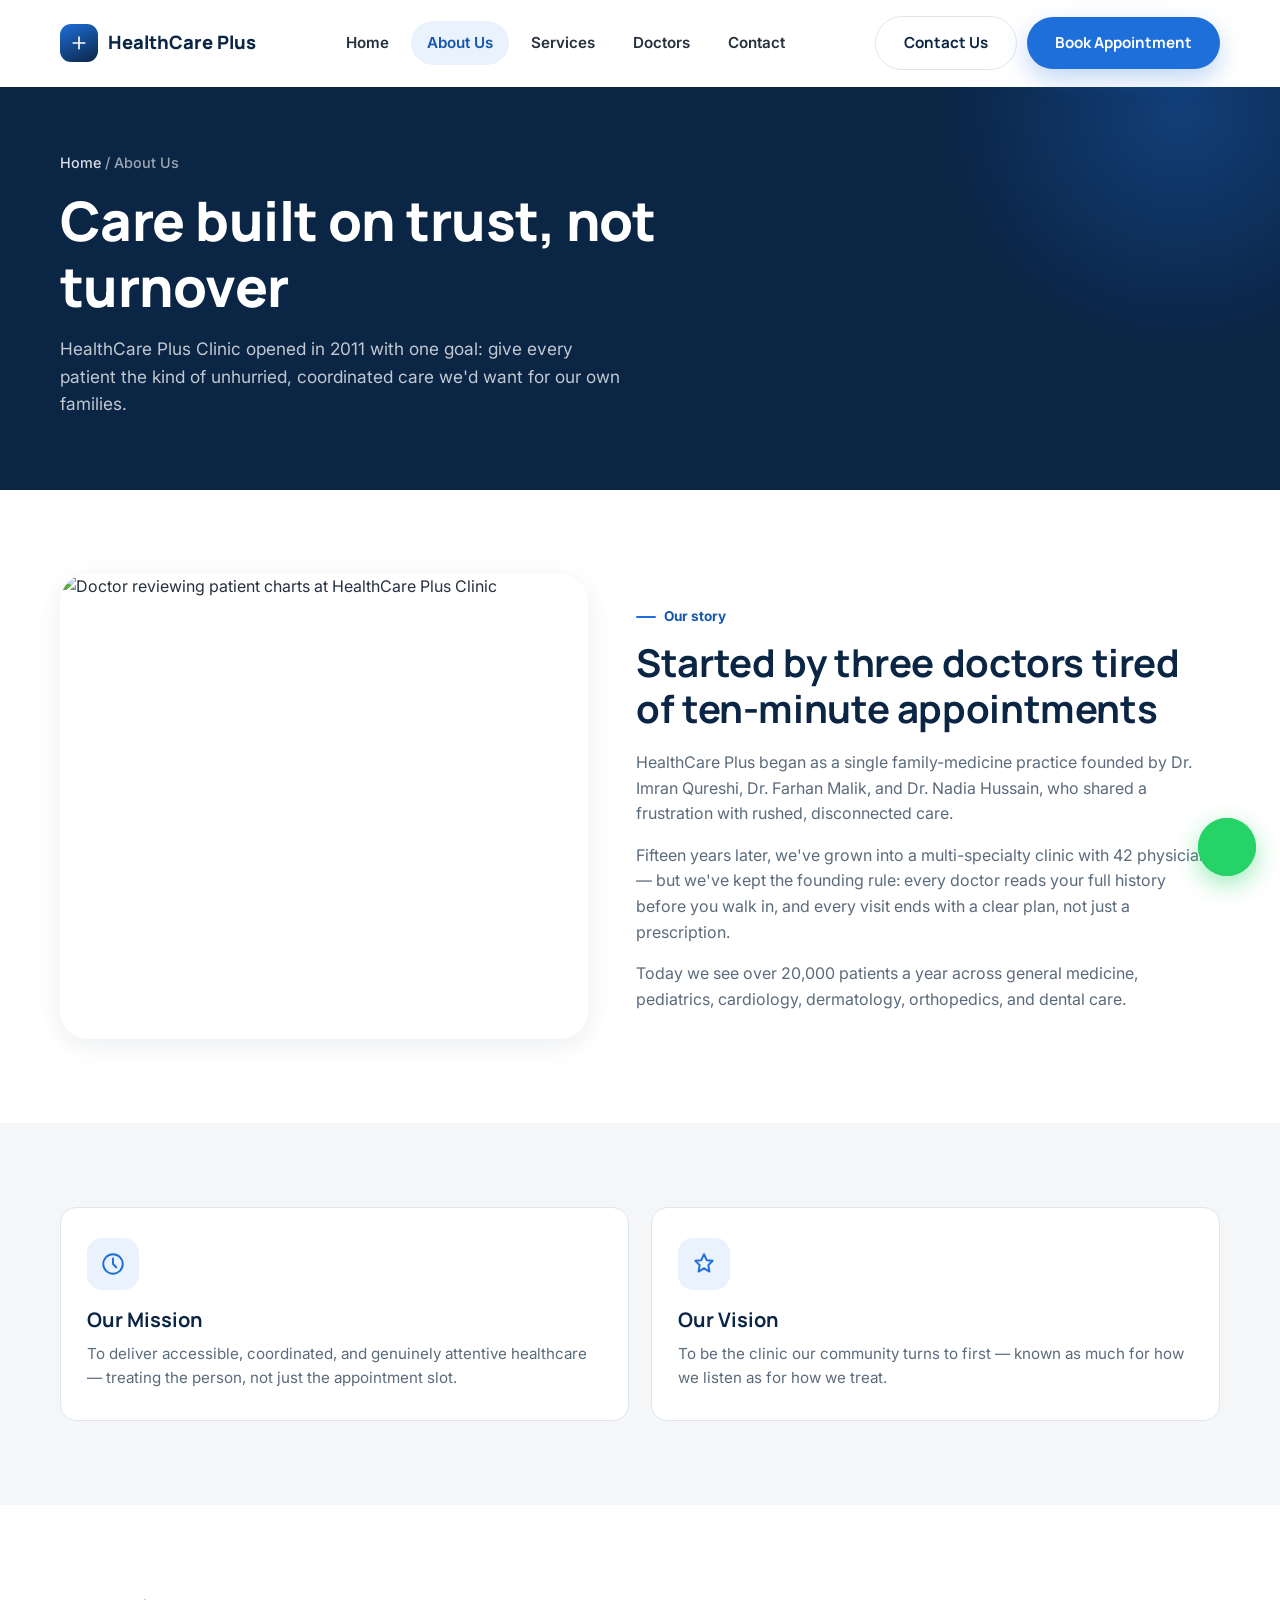
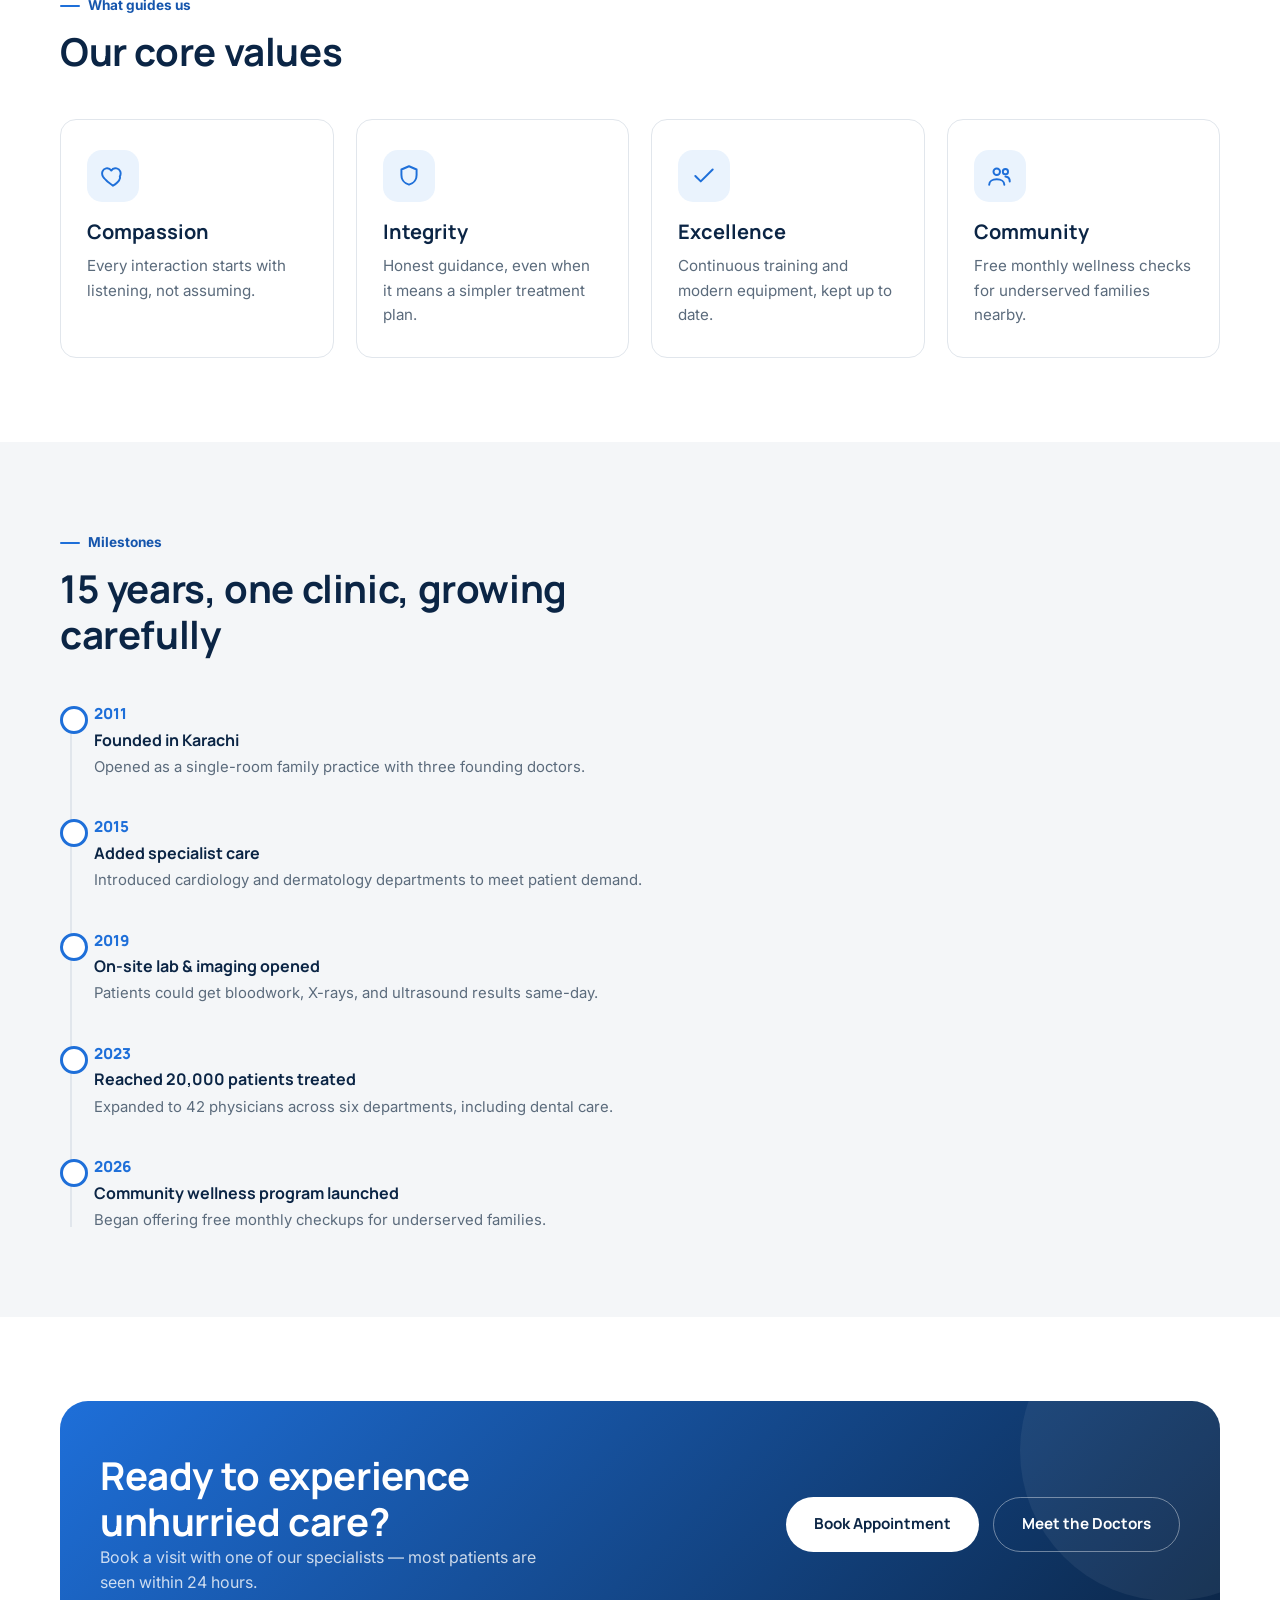
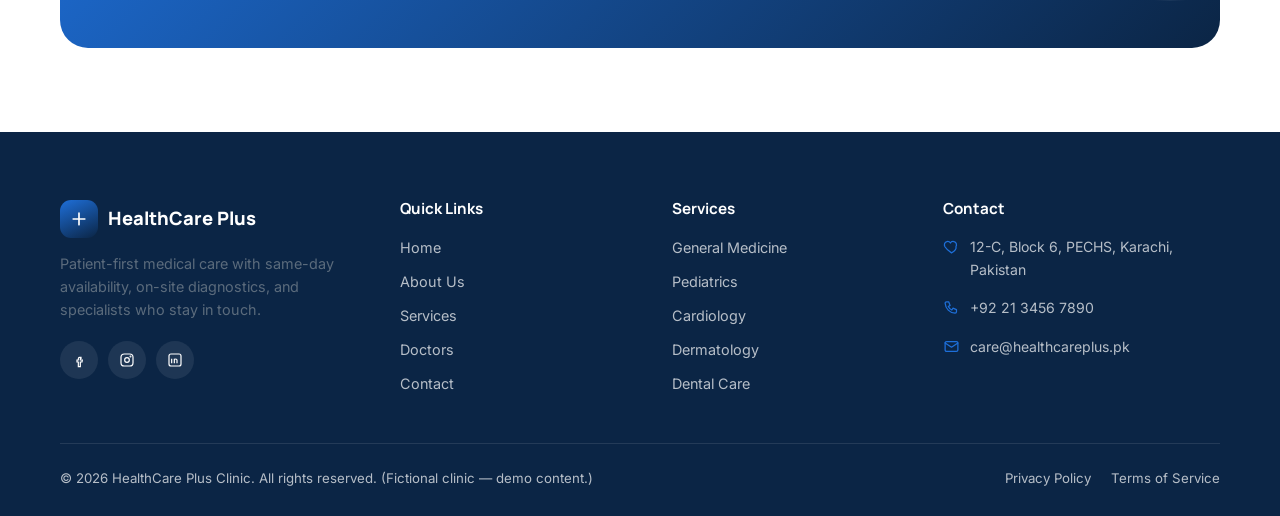
==== about.html @ 126f8489 "Add files via upload" ====
<!DOCTYPE html>
<html lang="en">
<head>
<meta charset="UTF-8">
<meta name="viewport" content="width=device-width, initial-scale=1.0">
<title>About Us — HealthCare Plus Clinic | Karachi</title>
<meta name="description" content="Learn about HealthCare Plus Clinic's mission, values, and 15-year history of patient-first care in Karachi, Pakistan.">
<link rel="stylesheet" href="css/style.css">
</head>
<body>

<header class="nav">
  <div class="nav-inner">
    <a href="index.html" class="brand">
      <span class="brand-mark"><svg viewBox="0 0 24 24" fill="none" stroke="#fff" stroke-width="2" stroke-linecap="round"><path d="M12 5v14M5 12h14"/></svg></span>
      HealthCare Plus
    </a>
    <nav class="nav-links" aria-label="Primary">
      <a href="index.html">Home</a>
      <a href="about.html" class="is-active">About Us</a>
      <a href="services.html">Services</a>
      <a href="doctors.html">Doctors</a>
      <a href="contact.html">Contact</a>
    </nav>
    <div class="nav-cta">
      <a href="contact.html" class="btn btn-outline">Contact Us</a>
      <a href="contact.html#appointment" class="btn btn-primary">Book Appointment</a>
    </div>
    <button class="nav-toggle" aria-label="Toggle menu" aria-expanded="false"><span></span><span></span><span></span></button>
  </div>
  <div class="mobile-menu">
    <div class="mobile-menu-inner">
      <a href="index.html">Home</a>
      <a href="about.html" class="is-active">About Us</a>
      <a href="services.html">Services</a>
      <a href="doctors.html">Doctors</a>
      <a href="contact.html">Contact</a>
      <a href="contact.html#appointment" class="btn btn-primary btn-block">Book Appointment</a>
    </div>
  </div>
</header>

<section class="page-header">
  <div class="container">
    <div class="eyebrow-path"><a href="index.html">Home</a> / About Us</div>
    <h1>Care built on trust, not turnover</h1>
    <p>HealthCare Plus Clinic opened in 2011 with one goal: give every patient the kind of unhurried, coordinated care we'd want for our own families.</p>
  </div>
</section>

<section class="section">
  <div class="container why-grid">
    <div class="why-image reveal">
      <img src="https://images.unsplash.com/photo-1576091160399-112ba8d25d1d?auto=format&fit=crop&w=800&q=80" alt="Doctor reviewing patient charts at HealthCare Plus Clinic">
    </div>
    <div>
      <span class="tag-eyebrow"><span class="bar"></span>Our story</span>
      <h2 style="margin-bottom:18px;">Started by three doctors tired of ten-minute appointments</h2>
      <p style="margin-bottom:16px;">HealthCare Plus began as a single family-medicine practice founded by Dr. Imran Qureshi, Dr. Farhan Malik, and Dr. Nadia Hussain, who shared a frustration with rushed, disconnected care.</p>
      <p style="margin-bottom:16px;">Fifteen years later, we've grown into a multi-specialty clinic with 42 physicians — but we've kept the founding rule: every doctor reads your full history before you walk in, and every visit ends with a clear plan, not just a prescription.</p>
      <p>Today we see over 20,000 patients a year across general medicine, pediatrics, cardiology, dermatology, orthopedics, and dental care.</p>
    </div>
  </div>
</section>

<section class="section section--gray">
  <div class="container">
    <div class="grid grid--2">
      <div class="card">
        <div class="icon-circle"><svg viewBox="0 0 24 24" fill="none" stroke="#1E6FD9" stroke-width="1.8" stroke-linecap="round" stroke-linejoin="round"><circle cx="12" cy="12" r="9"/><path d="M12 7v5l3 3"/></svg></div>
        <h3>Our Mission</h3>
        <p>To deliver accessible, coordinated, and genuinely attentive healthcare — treating the person, not just the appointment slot.</p>
      </div>
      <div class="card">
        <div class="icon-circle"><svg viewBox="0 0 24 24" fill="none" stroke="#1E6FD9" stroke-width="1.8" stroke-linecap="round" stroke-linejoin="round"><path d="M12 3l2.5 5.5L20 9l-4 4 1 6-5-3-5 3 1-6-4-4 5.5-.5z"/></svg></div>
        <h3>Our Vision</h3>
        <p>To be the clinic our community turns to first — known as much for how we listen as for how we treat.</p>
      </div>
    </div>
  </div>
</section>

<section class="section">
  <div class="container">
    <div class="section-head reveal">
      <span class="tag-eyebrow"><span class="bar"></span>What guides us</span>
      <h2>Our core values</h2>
    </div>
    <div class="grid grid--4">
      <div class="card value-card">
        <div class="icon-circle"><svg viewBox="0 0 24 24" fill="none" stroke="#1E6FD9" stroke-width="1.8" stroke-linecap="round" stroke-linejoin="round"><path d="M12 21s-6.7-4.35-9.3-8.6C1 9.1 2.4 5.7 5.6 5c2-.45 3.7.4 4.9 2 .8-1.6 2.9-2.45 4.9-2 3.2.7 4.6 4.1 2.9 7.4C19.7 16.65 12 21 12 21z"/></svg></div>
        <h3>Compassion</h3>
        <p>Every interaction starts with listening, not assuming.</p>
      </div>
      <div class="card value-card">
        <div class="icon-circle"><svg viewBox="0 0 24 24" fill="none" stroke="#1E6FD9" stroke-width="1.8" stroke-linecap="round" stroke-linejoin="round"><path d="M12 3l7 3v5c0 4.5-3 8-7 9-4-1-7-4.5-7-9V6z"/></svg></div>
        <h3>Integrity</h3>
        <p>Honest guidance, even when it means a simpler treatment plan.</p>
      </div>
      <div class="card value-card">
        <div class="icon-circle"><svg viewBox="0 0 24 24" fill="none" stroke="#1E6FD9" stroke-width="1.8" stroke-linecap="round" stroke-linejoin="round"><path d="M4 12l5 5L20 6"/></svg></div>
        <h3>Excellence</h3>
        <p>Continuous training and modern equipment, kept up to date.</p>
      </div>
      <div class="card value-card">
        <div class="icon-circle"><svg viewBox="0 0 24 24" fill="none" stroke="#1E6FD9" stroke-width="1.8" stroke-linecap="round" stroke-linejoin="round"><circle cx="9" cy="8" r="3"/><path d="M2 20c0-3 3-5 7-5s7 2 7 5"/><circle cx="17" cy="8" r="2.4"/><path d="M17 12.5c2.5.2 4 2 4 4.5"/></svg></div>
        <h3>Community</h3>
        <p>Free monthly wellness checks for underserved families nearby.</p>
      </div>
    </div>
  </div>
</section>

<section class="section section--gray">
  <div class="container">
    <div class="section-head reveal">
      <span class="tag-eyebrow"><span class="bar"></span>Milestones</span>
      <h2>15 years, one clinic, growing carefully</h2>
    </div>
    <div class="timeline">
      <div class="timeline-item">
        <div class="timeline-year">2011</div>
        <h4>Founded in Karachi</h4>
        <p>Opened as a single-room family practice with three founding doctors.</p>
      </div>
      <div class="timeline-item">
        <div class="timeline-year">2015</div>
        <h4>Added specialist care</h4>
        <p>Introduced cardiology and dermatology departments to meet patient demand.</p>
      </div>
      <div class="timeline-item">
        <div class="timeline-year">2019</div>
        <h4>On-site lab &amp; imaging opened</h4>
        <p>Patients could get bloodwork, X-rays, and ultrasound results same-day.</p>
      </div>
      <div class="timeline-item">
        <div class="timeline-year">2023</div>
        <h4>Reached 20,000 patients treated</h4>
        <p>Expanded to 42 physicians across six departments, including dental care.</p>
      </div>
      <div class="timeline-item">
        <div class="timeline-year">2026</div>
        <h4>Community wellness program launched</h4>
        <p>Began offering free monthly checkups for underserved families.</p>
      </div>
    </div>
  </div>
</section>

<section class="section">
  <div class="container">
    <div class="cta-banner reveal">
      <div>
        <h2>Ready to experience unhurried care?</h2>
        <p>Book a visit with one of our specialists — most patients are seen within 24 hours.</p>
      </div>
      <div class="cta-actions">
        <a href="contact.html#appointment" class="btn btn-primary" style="background:#fff;color:var(--navy);box-shadow:none;">Book Appointment</a>
        <a href="doctors.html" class="btn btn-outline-light">Meet the Doctors</a>
      </div>
    </div>
  </div>
</section>

<footer class="footer">
  <div class="container">
    <div class="footer-grid">
      <div class="footer-brand">
        <div class="brand">
          <span class="brand-mark"><svg viewBox="0 0 24 24" fill="none" stroke="#fff" stroke-width="2" stroke-linecap="round"><path d="M12 5v14M5 12h14"/></svg></span>
          HealthCare Plus
        </div>
        <p>Patient-first medical care with same-day availability, on-site diagnostics, and specialists who stay in touch.</p>
        <div class="social-row">
          <a href="#" aria-label="Facebook"><svg viewBox="0 0 24 24" fill="none" stroke="#fff" stroke-width="1.8"><path d="M15 8h-2a2 2 0 0 0-2 2v2H9v3h2v7h3v-7h2.5l.5-3H14v-1.5a1 1 0 0 1 1-1H15z"/></svg></a>
          <a href="#" aria-label="Instagram"><svg viewBox="0 0 24 24" fill="none" stroke="#fff" stroke-width="1.8"><rect x="3" y="3" width="18" height="18" rx="5"/><circle cx="12" cy="12" r="3.5"/><circle cx="17.2" cy="6.8" r="0.6"/></svg></a>
          <a href="#" aria-label="LinkedIn"><svg viewBox="0 0 24 24" fill="none" stroke="#fff" stroke-width="1.8"><rect x="3" y="3" width="18" height="18" rx="3"/><path d="M7 10v7M7 7v.01M11 17v-4.5a2 2 0 0 1 4 0V17M11 10v7"/></svg></a>
        </div>
      </div>
      <div>
        <h4>Quick Links</h4>
        <div class="footer-links">
          <a href="index.html">Home</a>
          <a href="about.html">About Us</a>
          <a href="services.html">Services</a>
          <a href="doctors.html">Doctors</a>
          <a href="contact.html">Contact</a>
        </div>
      </div>
      <div>
        <h4>Services</h4>
        <div class="footer-links">
          <a href="services.html">General Medicine</a>
          <a href="services.html">Pediatrics</a>
          <a href="services.html">Cardiology</a>
          <a href="services.html">Dermatology</a>
          <a href="services.html">Dental Care</a>
        </div>
      </div>
      <div>
        <h4>Contact</h4>
        <div class="footer-contact-item"><svg viewBox="0 0 24 24" fill="none" stroke="currentColor" stroke-width="1.8" stroke-linecap="round" stroke-linejoin="round"><path d="M12 21s-6.7-4.35-9.3-8.6C1 9.1 2.4 5.7 5.6 5c2-.45 3.7.4 4.9 2 .8-1.6 2.9-2.45 4.9-2 3.2.7 4.6 4.1 2.9 7.4C19.7 16.65 12 21 12 21z"/></svg><span>12-C, Block 6, PECHS, Karachi, Pakistan</span></div>
        <div class="footer-contact-item"><svg viewBox="0 0 24 24" fill="none" stroke="currentColor" stroke-width="1.8" stroke-linecap="round" stroke-linejoin="round"><path d="M5 4h3l2 5-2.5 1.5a11 11 0 0 0 5 5L14 13l5 2v3a2 2 0 0 1-2 2A15 15 0 0 1 3 6a2 2 0 0 1 2-2z"/></svg><span>+92 21 3456 7890</span></div>
        <div class="footer-contact-item"><svg viewBox="0 0 24 24" fill="none" stroke="currentColor" stroke-width="1.8" stroke-linecap="round" stroke-linejoin="round"><rect x="3" y="5" width="18" height="14" rx="2"/><path d="M3 7l9 6 9-6"/></svg><span>care@healthcareplus.pk</span></div>
      </div>
    </div>
    <div class="footer-bottom">
      <span>© 2026 HealthCare Plus Clinic. All rights reserved. (Fictional clinic — demo content.)</span>
      <div class="footer-bottom-links"><a href="#">Privacy Policy</a><a href="#">Terms of Service</a></div>
    </div>
  </div>
</footer>

<a href="https://wa.me/923001234567" class="whatsapp-float" aria-label="Chat with us on WhatsApp" target="_blank" rel="noopener">
  <span class="ping"></span>
  <svg viewBox="0 0 24 24" fill="currentColor"><path d="M12 2a10 10 0 0 0-8.6 15.1L2 22l5.1-1.3A10 10 0 1 0 12 2zm5.6 14.2c-.2.7-1.4 1.3-2 1.4-.5.1-1.1.1-1.8-.1-.4-.1-.9-.3-1.6-.6-2.8-1.2-4.6-4-4.7-4.2-.1-.2-1.1-1.5-1.1-2.8 0-1.3.7-2 1-2.2.2-.2.5-.3.7-.3h.5c.2 0 .4 0 .6.4.2.5.7 1.7.8 1.8.1.2.1.4 0 .6-.1.2-.2.3-.3.5-.2.2-.3.3-.5.5-.2.2-.3.4-.1.7.2.3.7 1.2 1.6 1.9 1.1.9 1.9 1.2 2.2 1.4.3.1.5.1.6-.1.2-.2.7-.8.9-1.1.2-.3.4-.2.6-.1.2.1 1.5.7 1.8.8.3.1.5.2.5.3.1.2.1.6-.1 1.3z"/></svg>
</a>

<script src="js/script.js"></script>
</body>
</html>
---- css/style.css ----
/* ==========================================================================
   HealthCare Plus Clinic — Stylesheet
   ========================================================================== */

@import url('https://fonts.googleapis.com/css2?family=Manrope:wght@500;600;700;800&family=Inter:wght@400;500;600&display=swap');

:root {
  /* Color tokens */
  --navy:        #0B2545;
  --navy-soft:   #123262;
  --blue:        #1E6FD9;
  --blue-dark:   #1656AD;
  --blue-tint:   #EAF3FD;
  --blue-tint-2: #DCEBFB;
  --gray-bg:     #F4F6F8;
  --gray-line:   #E1E6EC;
  --text:        #26313F;
  --text-muted:  #5B6B7C;
  --white:       #FFFFFF;
  --teal:        #17A398;

  /* Type */
  --font-head: 'Manrope', sans-serif;
  --font-body: 'Inter', sans-serif;

  /* Shape */
  --radius-lg: 28px;
  --radius-md: 16px;
  --radius-sm: 10px;

  /* Shadow */
  --shadow-card: 0 6px 24px rgba(11, 37, 69, 0.08);
  --shadow-card-hover: 0 14px 36px rgba(11, 37, 69, 0.14);
  --shadow-nav: 0 2px 18px rgba(11, 37, 69, 0.08);
}

/* ---------- Reset ---------- */
* { margin: 0; padding: 0; box-sizing: border-box; }

html {
  scroll-behavior: smooth;
  font-size: 16px;
}

@media (prefers-reduced-motion: reduce) {
  html { scroll-behavior: auto; }
  *, *::before, *::after { animation-duration: 0.01ms !important; transition-duration: 0.01ms !important; }
}

body {
  font-family: var(--font-body);
  color: var(--text);
  background: var(--white);
  line-height: 1.6;
  -webkit-font-smoothing: antialiased;
  overflow-x: hidden;
}

img { max-width: 100%; display: block; }
a { text-decoration: none; color: inherit; }
ul { list-style: none; }
button { font-family: inherit; cursor: pointer; border: none; background: none; }
input, textarea, select { font-family: inherit; font-size: 1rem; }

h1, h2, h3, h4 {
  font-family: var(--font-head);
  color: var(--navy);
  line-height: 1.2;
  font-weight: 700;
}

h1 { font-size: clamp(2.1rem, 4.5vw, 3.4rem); font-weight: 800; letter-spacing: -0.01em; }
h2 { font-size: clamp(1.7rem, 3vw, 2.4rem); letter-spacing: -0.01em; }
h3 { font-size: 1.25rem; }

p { color: var(--text-muted); }

:focus-visible {
  outline: 2px solid var(--blue);
  outline-offset: 3px;
  border-radius: 4px;
}

.container {
  width: 100%;
  max-width: 1200px;
  margin: 0 auto;
  padding: 0 20px;
}

.section {
  padding: 84px 0;
}

.section--gray { background: var(--gray-bg); }
.section--navy { background: var(--navy); color: var(--white); }
.section--navy h2, .section--navy h3 { color: var(--white); }
.section--navy p { color: rgba(255,255,255,0.72); }

.section-head {
  max-width: 640px;
  margin-bottom: 44px;
}

.section-head p { margin-top: 12px; font-size: 1.05rem; }

.section-head--center { margin-left: auto; margin-right: auto; text-align: center; }

/* ---------- Buttons ---------- */
.btn {
  display: inline-flex;
  align-items: center;
  justify-content: center;
  gap: 8px;
  padding: 14px 28px;
  border-radius: 50px;
  font-family: var(--font-head);
  font-weight: 700;
  font-size: 0.95rem;
  transition: transform 0.25s ease, box-shadow 0.25s ease, background 0.25s ease;
  white-space: nowrap;
}

.btn-primary {
  background: var(--blue);
  color: var(--white);
  box-shadow: 0 10px 24px rgba(30, 111, 217, 0.28);
}
.btn-primary:hover { background: var(--blue-dark); transform: translateY(-2px); box-shadow: 0 14px 30px rgba(30, 111, 217, 0.34); }

.btn-outline {
  background: transparent;
  color: var(--navy);
  border: 1.5px solid var(--gray-line);
}
.btn-outline:hover { border-color: var(--blue); color: var(--blue); transform: translateY(-2px); }

.btn-outline-light {
  background: transparent;
  color: var(--white);
  border: 1.5px solid rgba(255,255,255,0.4);
}
.btn-outline-light:hover { border-color: var(--white); background: rgba(255,255,255,0.08); }

.btn-block { width: 100%; }

/* ---------- Navigation ---------- */
.nav {
  position: sticky;
  top: 0;
  z-index: 100;
  background: rgba(255,255,255,0.92);
  backdrop-filter: blur(10px);
  border-bottom: 1px solid transparent;
  transition: box-shadow 0.3s ease, border-color 0.3s ease;
}

.nav.is-scrolled {
  box-shadow: var(--shadow-nav);
  border-color: var(--gray-line);
}

.nav-inner {
  display: flex;
  align-items: center;
  justify-content: space-between;
  padding: 16px 20px;
  max-width: 1200px;
  margin: 0 auto;
}

.brand {
  display: flex;
  align-items: center;
  gap: 10px;
  font-family: var(--font-head);
  font-weight: 800;
  font-size: 1.15rem;
  color: var(--navy);
}

.brand-mark {
  width: 38px;
  height: 38px;
  border-radius: 11px;
  background: linear-gradient(155deg, var(--blue) 0%, var(--navy) 100%);
  display: flex;
  align-items: center;
  justify-content: center;
  flex-shrink: 0;
}

.brand-mark svg { width: 20px; height: 20px; }

.nav-links {
  display: none;
  align-items: center;
  gap: 6px;
}

.nav-links a {
  padding: 10px 16px;
  border-radius: 50px;
  font-weight: 600;
  font-size: 0.95rem;
  color: var(--text);
  transition: background 0.2s ease, color 0.2s ease;
}

.nav-links a:hover { background: var(--blue-tint); color: var(--blue-dark); }
.nav-links a.is-active { background: var(--blue-tint); color: var(--blue-dark); }

.nav-cta { display: none; align-items: center; gap: 10px; }

.nav-toggle {
  display: flex;
  flex-direction: column;
  gap: 5px;
  padding: 8px;
}
.nav-toggle span {
  width: 22px;
  height: 2px;
  background: var(--navy);
  border-radius: 2px;
  transition: transform 0.25s ease, opacity 0.25s ease;
}
.nav-toggle.is-open span:nth-child(1) { transform: translateY(7px) rotate(45deg); }
.nav-toggle.is-open span:nth-child(2) { opacity: 0; }
.nav-toggle.is-open span:nth-child(3) { transform: translateY(-7px) rotate(-45deg); }

.mobile-menu {
  max-height: 0;
  overflow: hidden;
  background: var(--white);
  border-bottom: 1px solid var(--gray-line);
  transition: max-height 0.35s ease;
}
.mobile-menu.is-open { max-height: 480px; }
.mobile-menu-inner { padding: 8px 20px 22px; display: flex; flex-direction: column; gap: 4px; }
.mobile-menu a {
  padding: 12px 6px;
  font-weight: 600;
  border-bottom: 1px solid var(--gray-line);
}
.mobile-menu a.is-active { color: var(--blue); }
.mobile-menu .btn { margin-top: 14px; }

@media (min-width: 960px) {
  .nav-links { display: flex; }
  .nav-cta { display: flex; }
  .nav-toggle { display: none; }
  .mobile-menu { display: none; }
}

/* ---------- Page header (inner pages) ---------- */
.page-header {
  background: var(--navy);
  padding: 64px 0 72px;
  position: relative;
  overflow: hidden;
}
.page-header::after {
  content: "";
  position: absolute;
  width: 480px;
  height: 480px;
  border-radius: 50%;
  background: radial-gradient(circle, rgba(30,111,217,0.35) 0%, rgba(30,111,217,0) 70%);
  top: -220px;
  right: -140px;
}
.page-header .eyebrow-path {
  color: rgba(255,255,255,0.6);
  font-size: 0.9rem;
  margin-bottom: 14px;
  font-weight: 500;
}
.page-header .eyebrow-path a { color: rgba(255,255,255,0.85); }
.page-header .eyebrow-path a:hover { text-decoration: underline; }
.page-header h1 { color: var(--white); max-width: 680px; }
.page-header p { color: rgba(255,255,255,0.75); max-width: 560px; margin-top: 16px; font-size: 1.08rem; }

/* ---------- Hero (home) ---------- */
.hero {
  padding: 56px 0 90px;
  background: linear-gradient(180deg, var(--blue-tint) 0%, var(--white) 65%);
  position: relative;
  overflow: hidden;
}

.hero-grid {
  display: grid;
  grid-template-columns: 1fr;
  gap: 48px;
  align-items: center;
}

.hero-badge {
  display: inline-flex;
  align-items: center;
  gap: 8px;
  background: var(--white);
  border: 1px solid var(--gray-line);
  padding: 8px 16px 8px 8px;
  border-radius: 50px;
  font-size: 0.85rem;
  font-weight: 600;
  color: var(--navy);
  box-shadow: var(--shadow-card);
  margin-bottom: 22px;
}
.hero-badge .dot { width: 26px; height: 26px; border-radius: 50%; background: var(--teal); display: flex; align-items: center; justify-content: center; }
.hero-badge .dot svg { width: 14px; height: 14px; }

.hero h1 { margin-bottom: 20px; }
.hero .lead { font-size: 1.12rem; max-width: 480px; margin-bottom: 32px; }

.hero-actions {
  display: flex;
  flex-wrap: wrap;
  gap: 14px;
  margin-bottom: 40px;
}

.hero-trust {
  display: flex;
  align-items: center;
  gap: 16px;
}
.hero-trust .avatars { display: flex; }
.hero-trust .avatars span {
  width: 38px; height: 38px; border-radius: 50%;
  border: 2.5px solid var(--white);
  margin-left: -12px;
  background: var(--blue-tint-2);
  display: flex; align-items: center; justify-content: center;
  font-family: var(--font-head); font-weight: 700; font-size: 0.8rem; color: var(--blue-dark);
}
.hero-trust .avatars span:first-child { margin-left: 0; }
.hero-trust-text { font-size: 0.88rem; color: var(--text-muted); line-height: 1.35; }
.hero-trust-text strong { color: var(--navy); }

.hero-visual { position: relative; }

.hero-visual-shape {
  border-radius: 42% 58% 65% 35% / 45% 45% 55% 55%;
  overflow: hidden;
  aspect-ratio: 4 / 4.6;
  box-shadow: var(--shadow-card-hover);
}
.hero-visual-shape img { width: 100%; height: 100%; object-fit: cover; }

.hero-float-card {
  position: absolute;
  bottom: -22px;
  left: -14px;
  background: var(--white);
  border-radius: var(--radius-md);
  box-shadow: var(--shadow-card-hover);
  padding: 18px 20px;
  display: flex;
  align-items: center;
  gap: 14px;
  max-width: 240px;
}
.hero-float-card .icon-badge { width: 44px; height: 44px; border-radius: 12px; background: var(--blue-tint); display: flex; align-items: center; justify-content: center; flex-shrink: 0; }
.hero-float-card .icon-badge svg { width: 22px; height: 22px; color: var(--blue); }
.hero-float-card strong { display: block; font-family: var(--font-head); color: var(--navy); font-size: 1.1rem; }
.hero-float-card span { font-size: 0.82rem; color: var(--text-muted); }

.hero-float-card--top {
  position: absolute;
  top: 24px;
  right: -18px;
  bottom: auto;
  left: auto;
  max-width: 190px;
}

@media (min-width: 860px) {
  .hero-grid { grid-template-columns: 1.05fr 0.95fr; }
  .hero .lead { max-width: 460px; }
}

/* ---------- Icon badges ---------- */
.icon-circle {
  width: 52px;
  height: 52px;
  border-radius: 15px;
  background: var(--blue-tint);
  display: flex;
  align-items: center;
  justify-content: center;
  margin-bottom: 18px;
}
.icon-circle svg { width: 26px; height: 26px; color: var(--blue); }

/* ---------- Cards grid: Services ---------- */
.grid {
  display: grid;
  gap: 22px;
  grid-template-columns: 1fr;
}

@media (min-width: 620px) { .grid--2 { grid-template-columns: 1fr 1fr; } }
@media (min-width: 860px) {
  .grid--3 { grid-template-columns: repeat(3, 1fr); }
  .grid--4 { grid-template-columns: repeat(4, 1fr); }
}

.card {
  background: var(--white);
  border: 1px solid var(--gray-line);
  border-radius: var(--radius-md);
  padding: 30px 26px;
  transition: transform 0.3s ease, box-shadow 0.3s ease, border-color 0.3s ease;
}
.card:hover { transform: translateY(-6px); box-shadow: var(--shadow-card-hover); border-color: transparent; }
.card h3 { margin-bottom: 10px; }
.card p { font-size: 0.95rem; }

.card-link {
  display: inline-flex;
  align-items: center;
  gap: 6px;
  margin-top: 16px;
  font-weight: 700;
  font-size: 0.9rem;
  color: var(--blue);
}

.service-card-foot {
  margin-top: 16px;
  padding-top: 14px;
  border-top: 1px solid var(--gray-line);
  font-size: 0.82rem;
  color: var(--text-muted);
  display: flex;
  justify-content: space-between;
}

/* ---------- Doctors ---------- */
.doctor-scroll {
  display: flex;
  gap: 22px;
  overflow-x: auto;
  padding-bottom: 12px;
  scroll-snap-type: x proximity;
  margin: 0 -20px;
  padding-left: 20px;
  padding-right: 20px;
}
.doctor-scroll::-webkit-scrollbar { height: 6px; }
.doctor-scroll::-webkit-scrollbar-thumb { background: var(--gray-line); border-radius: 4px; }

.doctor-card {
  flex: 0 0 250px;
  scroll-snap-align: start;
  background: var(--white);
  border: 1px solid var(--gray-line);
  border-radius: var(--radius-md);
  overflow: hidden;
  transition: transform 0.3s ease, box-shadow 0.3s ease;
}
.doctor-card:hover { transform: translateY(-6px); box-shadow: var(--shadow-card-hover); }
.doctor-photo { aspect-ratio: 4/4.3; overflow: hidden; background: var(--blue-tint); }
.doctor-photo img { width: 100%; height: 100%; object-fit: cover; }
.doctor-body { padding: 18px 18px 20px; }
.doctor-specialty { display: inline-block; font-size: 0.76rem; font-weight: 700; color: var(--blue-dark); background: var(--blue-tint); padding: 4px 10px; border-radius: 50px; margin-bottom: 10px; }
.doctor-body h3 { margin-bottom: 3px; font-size: 1.08rem; }
.doctor-body .cred { font-size: 0.85rem; color: var(--text-muted); margin-bottom: 12px; }
.doctor-meta { display: flex; align-items: center; gap: 6px; font-size: 0.82rem; color: var(--text-muted); margin-bottom: 4px; }
.doctor-meta svg { width: 15px; height: 15px; color: var(--blue); flex-shrink: 0; }

.doctors-grid .doctor-card { flex: unset; }

/* ---------- Why choose us ---------- */
.why-grid { display: grid; grid-template-columns: 1fr; gap: 48px; align-items: center; }
@media (min-width: 860px) { .why-grid { grid-template-columns: 0.95fr 1.05fr; } }

.why-image { border-radius: var(--radius-lg); overflow: hidden; box-shadow: var(--shadow-card); }
.why-image img { width: 100%; aspect-ratio: 5/4.4; object-fit: cover; }

.check-list { display: flex; flex-direction: column; gap: 20px; }
.check-item { display: flex; gap: 16px; align-items: flex-start; }
.check-item .tick {
  width: 30px; height: 30px; border-radius: 50%;
  background: var(--teal);
  display: flex; align-items: center; justify-content: center;
  flex-shrink: 0; margin-top: 2px;
}
.check-item .tick svg { width: 15px; height: 15px; color: var(--white); }
.check-item h4 { font-family: var(--font-head); color: var(--navy); font-size: 1.02rem; margin-bottom: 4px; }
.check-item p { font-size: 0.93rem; }

/* ---------- Stats band ---------- */
.stats-band {
  background: var(--navy);
  padding: 56px 0;
  position: relative;
  overflow: hidden;
}
.stats-band::before {
  content: "";
  position: absolute;
  inset: 0;
  background: radial-gradient(600px circle at 15% 30%, rgba(30,111,217,0.28), transparent 60%),
              radial-gradient(600px circle at 85% 70%, rgba(23,163,152,0.22), transparent 60%);
}
.stats-grid {
  position: relative;
  display: grid;
  grid-template-columns: repeat(2, 1fr);
  gap: 32px;
  text-align: center;
}
@media (min-width: 760px) { .stats-grid { grid-template-columns: repeat(4, 1fr); } }
.stat-num {
  font-family: var(--font-head);
  font-weight: 800;
  font-size: clamp(2rem, 4vw, 2.6rem);
  color: var(--white);
  margin-bottom: 6px;
}
.stat-label { color: rgba(255,255,255,0.7); font-size: 0.92rem; }

/* ---------- Testimonials ---------- */
.testimonial-card {
  background: var(--white);
  border: 1px solid var(--gray-line);
  border-radius: var(--radius-md);
  padding: 30px 26px;
  position: relative;
}
.testimonial-quote-mark {
  font-family: var(--font-head);
  font-size: 3.4rem;
  color: var(--blue-tint-2);
  line-height: 1;
  font-weight: 800;
  margin-bottom: 6px;
}
.testimonial-card p.quote { color: var(--text); font-size: 0.98rem; margin-bottom: 22px; }
.testimonial-person { display: flex; align-items: center; gap: 12px; }
.testimonial-avatar {
  width: 42px; height: 42px; border-radius: 50%;
  background: var(--blue-tint); color: var(--blue-dark);
  display: flex; align-items: center; justify-content: center;
  font-family: var(--font-head); font-weight: 700; font-size: 0.85rem;
}
.testimonial-person strong { display: block; color: var(--navy); font-size: 0.92rem; }
.testimonial-person span { font-size: 0.8rem; color: var(--text-muted); }
.stars { display: flex; gap: 2px; margin-bottom: 12px; }
.stars svg { width: 15px; height: 15px; color: #F5A623; }

/* ---------- Appointment form ---------- */
.appointment-wrap {
  display: grid;
  grid-template-columns: 1fr;
  border-radius: var(--radius-lg);
  overflow: hidden;
  box-shadow: var(--shadow-card-hover);
}
@media (min-width: 900px) { .appointment-wrap { grid-template-columns: 1fr 1.25fr; } }

.appointment-info {
  background: var(--navy);
  color: var(--white);
  padding: 44px 36px;
  position: relative;
  overflow: hidden;
}
.appointment-info::after {
  content: "";
  position: absolute;
  width: 320px; height: 320px; border-radius: 50%;
  background: radial-gradient(circle, rgba(30,111,217,0.4), transparent 70%);
  bottom: -160px; left: -100px;
}
.appointment-info h2 { color: var(--white); font-size: 1.6rem; margin-bottom: 14px; }
.appointment-info p { color: rgba(255,255,255,0.72); margin-bottom: 30px; }

.info-row { display: flex; gap: 14px; align-items: flex-start; margin-bottom: 22px; position: relative; }
.info-row .icon-badge { width: 42px; height: 42px; border-radius: 12px; background: rgba(255,255,255,0.1); display: flex; align-items: center; justify-content: center; flex-shrink: 0; }
.info-row .icon-badge svg { width: 20px; height: 20px; color: var(--white); }
.info-row strong { display: block; font-size: 0.9rem; color: var(--white); font-family: var(--font-head); margin-bottom: 2px; }
.info-row span, .info-row div { font-size: 0.87rem; color: rgba(255,255,255,0.68); }

.appointment-form { background: var(--white); padding: 44px 36px; }

.form-row { display: grid; grid-template-columns: 1fr; gap: 18px; margin-bottom: 18px; }
@media (min-width: 560px) { .form-row.two { grid-template-columns: 1fr 1fr; } }

.field label {
  display: block;
  font-size: 0.85rem;
  font-weight: 600;
  color: var(--navy);
  margin-bottom: 7px;
}
.field input, .field select, .field textarea {
  width: 100%;
  padding: 13px 15px;
  border: 1.5px solid var(--gray-line);
  border-radius: var(--radius-sm);
  background: var(--gray-bg);
  color: var(--text);
  transition: border-color 0.2s ease, background 0.2s ease;
}
.field input:focus, .field select:focus, .field textarea:focus {
  border-color: var(--blue);
  background: var(--white);
  outline: none;
}
.field textarea { resize: vertical; min-height: 96px; }

.form-note { font-size: 0.8rem; color: var(--text-muted); margin-top: 14px; text-align: center; }

.form-success {
  display: none;
  align-items: center;
  gap: 12px;
  background: #ECFAF3;
  border: 1px solid #B7EBD3;
  color: #12704A;
  padding: 14px 16px;
  border-radius: var(--radius-sm);
  font-size: 0.9rem;
  font-weight: 600;
  margin-bottom: 18px;
}
.form-success.is-visible { display: flex; }
.form-success svg { width: 18px; height: 18px; flex-shrink: 0; }

/* ---------- Map placeholder ---------- */
.map-block {
  border-radius: var(--radius-lg);
  overflow: hidden;
  position: relative;
  height: 380px;
  background:
    linear-gradient(0deg, rgba(11,37,69,0.04), rgba(11,37,69,0.04)),
    repeating-linear-gradient(90deg, #E7EDF3 0 1px, #F4F6F8 1px 64px),
    repeating-linear-gradient(0deg, #E7EDF3 0 1px, #F4F6F8 1px 64px);
  border: 1px solid var(--gray-line);
}
.map-pin {
  position: absolute;
  top: 50%; left: 50%;
  transform: translate(-50%, -100%);
  display: flex;
  flex-direction: column;
  align-items: center;
}
.map-pin .pin-drop {
  width: 52px; height: 52px; border-radius: 50% 50% 50% 0;
  background: var(--blue);
  transform: rotate(-45deg);
  display: flex; align-items: center; justify-content: center;
  box-shadow: 0 10px 20px rgba(30,111,217,0.35);
}
.map-pin .pin-drop svg { transform: rotate(45deg); width: 22px; height: 22px; color: var(--white); }
.map-pin .pin-pulse {
  width: 14px; height: 14px; border-radius: 50%;
  background: rgba(30,111,217,0.25);
  margin-top: 4px;
  animation: pulse 2.2s ease-out infinite;
}
@keyframes pulse {
  0% { transform: scale(1); opacity: 0.8; }
  100% { transform: scale(4); opacity: 0; }
}
.map-card {
  position: absolute;
  left: 20px; bottom: 20px;
  background: var(--white);
  padding: 16px 20px;
  border-radius: var(--radius-md);
  box-shadow: var(--shadow-card-hover);
  max-width: 260px;
}
.map-card strong { display: block; color: var(--navy); font-family: var(--font-head); font-size: 0.95rem; margin-bottom: 4px; }
.map-card span { font-size: 0.85rem; color: var(--text-muted); }

/* ---------- CTA banner ---------- */
.cta-banner {
  background: linear-gradient(135deg, var(--blue) 0%, var(--navy) 100%);
  border-radius: var(--radius-lg);
  padding: 52px 40px;
  display: flex;
  flex-direction: column;
  gap: 24px;
  align-items: flex-start;
  position: relative;
  overflow: hidden;
}
.cta-banner::after {
  content: "";
  position: absolute;
  width: 300px; height: 300px; border-radius: 50%;
  background: rgba(255,255,255,0.06);
  right: -100px; top: -100px;
}
.cta-banner h2 { color: var(--white); max-width: 480px; }
.cta-banner p { color: rgba(255,255,255,0.78); max-width: 460px; }
.cta-actions { display: flex; gap: 14px; flex-wrap: wrap; }
@media (min-width: 780px) {
  .cta-banner { flex-direction: row; align-items: center; justify-content: space-between; }
}

/* ---------- Footer ---------- */
.footer {
  background: var(--navy);
  color: rgba(255,255,255,0.7);
  padding: 68px 0 26px;
}
.footer-grid {
  display: grid;
  grid-template-columns: 1fr;
  gap: 40px;
  margin-bottom: 48px;
}
@media (min-width: 760px) { .footer-grid { grid-template-columns: 1.3fr 1fr 1fr 1.2fr; } }

.footer-brand .brand { color: var(--white); margin-bottom: 14px; }
.footer-brand p { font-size: 0.9rem; max-width: 280px; margin-bottom: 20px; }

.social-row { display: flex; gap: 10px; }
.social-row a {
  width: 38px; height: 38px; border-radius: 50%;
  background: rgba(255,255,255,0.08);
  display: flex; align-items: center; justify-content: center;
  transition: background 0.2s ease;
}
.social-row a:hover { background: var(--blue); }
.social-row svg { width: 16px; height: 16px; color: var(--white); }

.footer h4 { color: var(--white); font-size: 0.95rem; margin-bottom: 18px; }
.footer-links { display: flex; flex-direction: column; gap: 11px; }
.footer-links a { font-size: 0.9rem; transition: color 0.2s ease; }
.footer-links a:hover { color: var(--white); }

.footer-contact-item { display: flex; gap: 10px; margin-bottom: 16px; font-size: 0.88rem; align-items: flex-start; }
.footer-contact-item svg { width: 17px; height: 17px; color: var(--blue); flex-shrink: 0; margin-top: 2px; }

.footer-bottom {
  border-top: 1px solid rgba(255,255,255,0.1);
  padding-top: 24px;
  display: flex;
  flex-direction: column;
  gap: 12px;
  font-size: 0.83rem;
}
@media (min-width: 700px) { .footer-bottom { flex-direction: row; justify-content: space-between; } }
.footer-bottom-links { display: flex; gap: 20px; }

/* ---------- WhatsApp float button ---------- */
.whatsapp-float {
  position: fixed;
  bottom: 24px;
  right: 24px;
  width: 58px;
  height: 58px;
  border-radius: 50%;
  background: #25D366;
  display: flex;
  align-items: center;
  justify-content: center;
  box-shadow: 0 8px 24px rgba(37, 211, 102, 0.45);
  z-index: 90;
  transition: transform 0.25s ease;
}
.whatsapp-float:hover { transform: scale(1.08); }
.whatsapp-float svg { width: 28px; height: 28px; color: var(--white); }
.whatsapp-float .ping {
  position: absolute;
  inset: 0;
  border-radius: 50%;
  background: #25D366;
  animation: pulse-wa 2.4s ease-out infinite;
}
@keyframes pulse-wa {
  0% { transform: scale(1); opacity: 0.55; }
  100% { transform: scale(1.7); opacity: 0; }
}

/* ---------- Timeline (About) ---------- */
.timeline { position: relative; padding-left: 34px; }
.timeline::before {
  content: "";
  position: absolute;
  left: 10px; top: 6px; bottom: 6px;
  width: 2px;
  background: var(--gray-line);
}
.timeline-item { position: relative; padding-bottom: 36px; }
.timeline-item:last-child { padding-bottom: 0; }
.timeline-item::before {
  content: "";
  position: absolute;
  left: -34px; top: 4px;
  width: 22px; height: 22px;
  border-radius: 50%;
  background: var(--white);
  border: 3px solid var(--blue);
}
.timeline-year { font-family: var(--font-head); font-weight: 800; color: var(--blue); font-size: 0.95rem; margin-bottom: 4px; }
.timeline-item h4 { color: var(--navy); margin-bottom: 6px; }
.timeline-item p { font-size: 0.93rem; }

/* ---------- Steps (Services / booking process) ---------- */
.steps-grid { display: grid; grid-template-columns: 1fr; gap: 26px; }
@media (min-width: 860px) { .steps-grid { grid-template-columns: repeat(4, 1fr); } }
.step-card { position: relative; padding-top: 8px; }
.step-num {
  font-family: var(--font-head);
  font-weight: 800;
  font-size: 2.4rem;
  color: var(--blue-tint-2);
  margin-bottom: 6px;
  line-height: 1;
}
.step-card h4 { color: var(--navy); margin-bottom: 8px; font-size: 1.05rem; }
.step-card p { font-size: 0.9rem; }

/* ---------- Values / mission cards ---------- */
.value-card { text-align: left; }

/* ---------- Filter tabs (Doctors page) ---------- */
.filter-tabs { display: flex; flex-wrap: wrap; gap: 10px; margin-bottom: 40px; }
.filter-tab {
  padding: 10px 20px;
  border-radius: 50px;
  border: 1.5px solid var(--gray-line);
  font-weight: 600;
  font-size: 0.88rem;
  color: var(--text-muted);
  transition: all 0.2s ease;
}
.filter-tab:hover { border-color: var(--blue); color: var(--blue); }
.filter-tab.is-active { background: var(--blue); border-color: var(--blue); color: var(--white); }

.doctors-grid { display: grid; grid-template-columns: 1fr; gap: 26px; }
@media (min-width: 620px) { .doctors-grid { grid-template-columns: 1fr 1fr; } }
@media (min-width: 960px) { .doctors-grid { grid-template-columns: repeat(3, 1fr); } }
.doctors-grid .doctor-card[hidden] { display: none; }

/* ---------- Contact info cards ---------- */
.contact-info-card {
  display: flex;
  flex-direction: column;
  gap: 14px;
}
.contact-info-card .icon-circle { margin-bottom: 4px; }

/* ---------- Utility ---------- */
.mt-0 { margin-top: 0 !important; }
.text-center { text-align: center; }
.tag-eyebrow {
  display: inline-flex;
  align-items: center;
  gap: 8px;
  color: var(--blue-dark);
  font-weight: 700;
  font-size: 0.85rem;
  margin-bottom: 12px;
}
.tag-eyebrow .bar { width: 20px; height: 2px; background: var(--blue); border-radius: 2px; }

/* Reveal-on-scroll (single orchestrated moment, not per-card) */
.reveal { opacity: 0; transform: translateY(18px); transition: opacity 0.7s ease, transform 0.7s ease; }
.reveal.is-visible { opacity: 1; transform: translateY(0); }
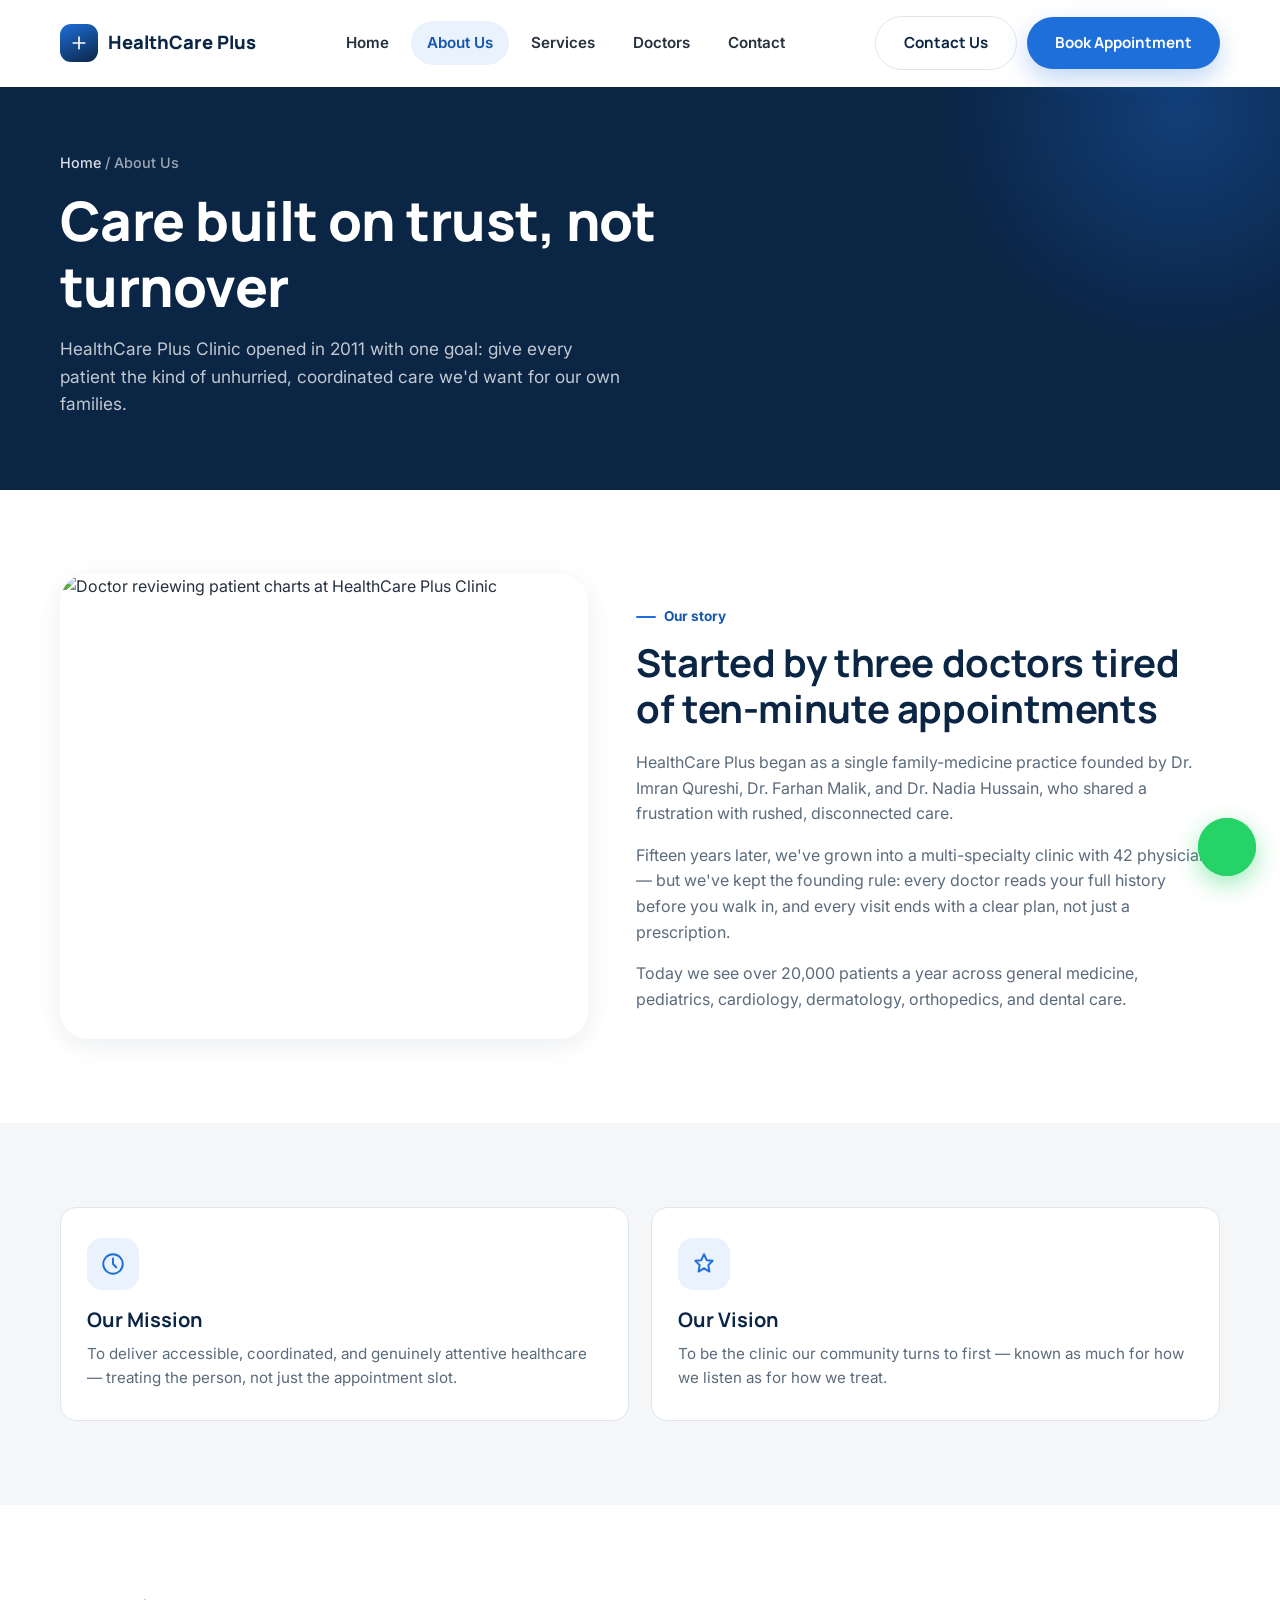
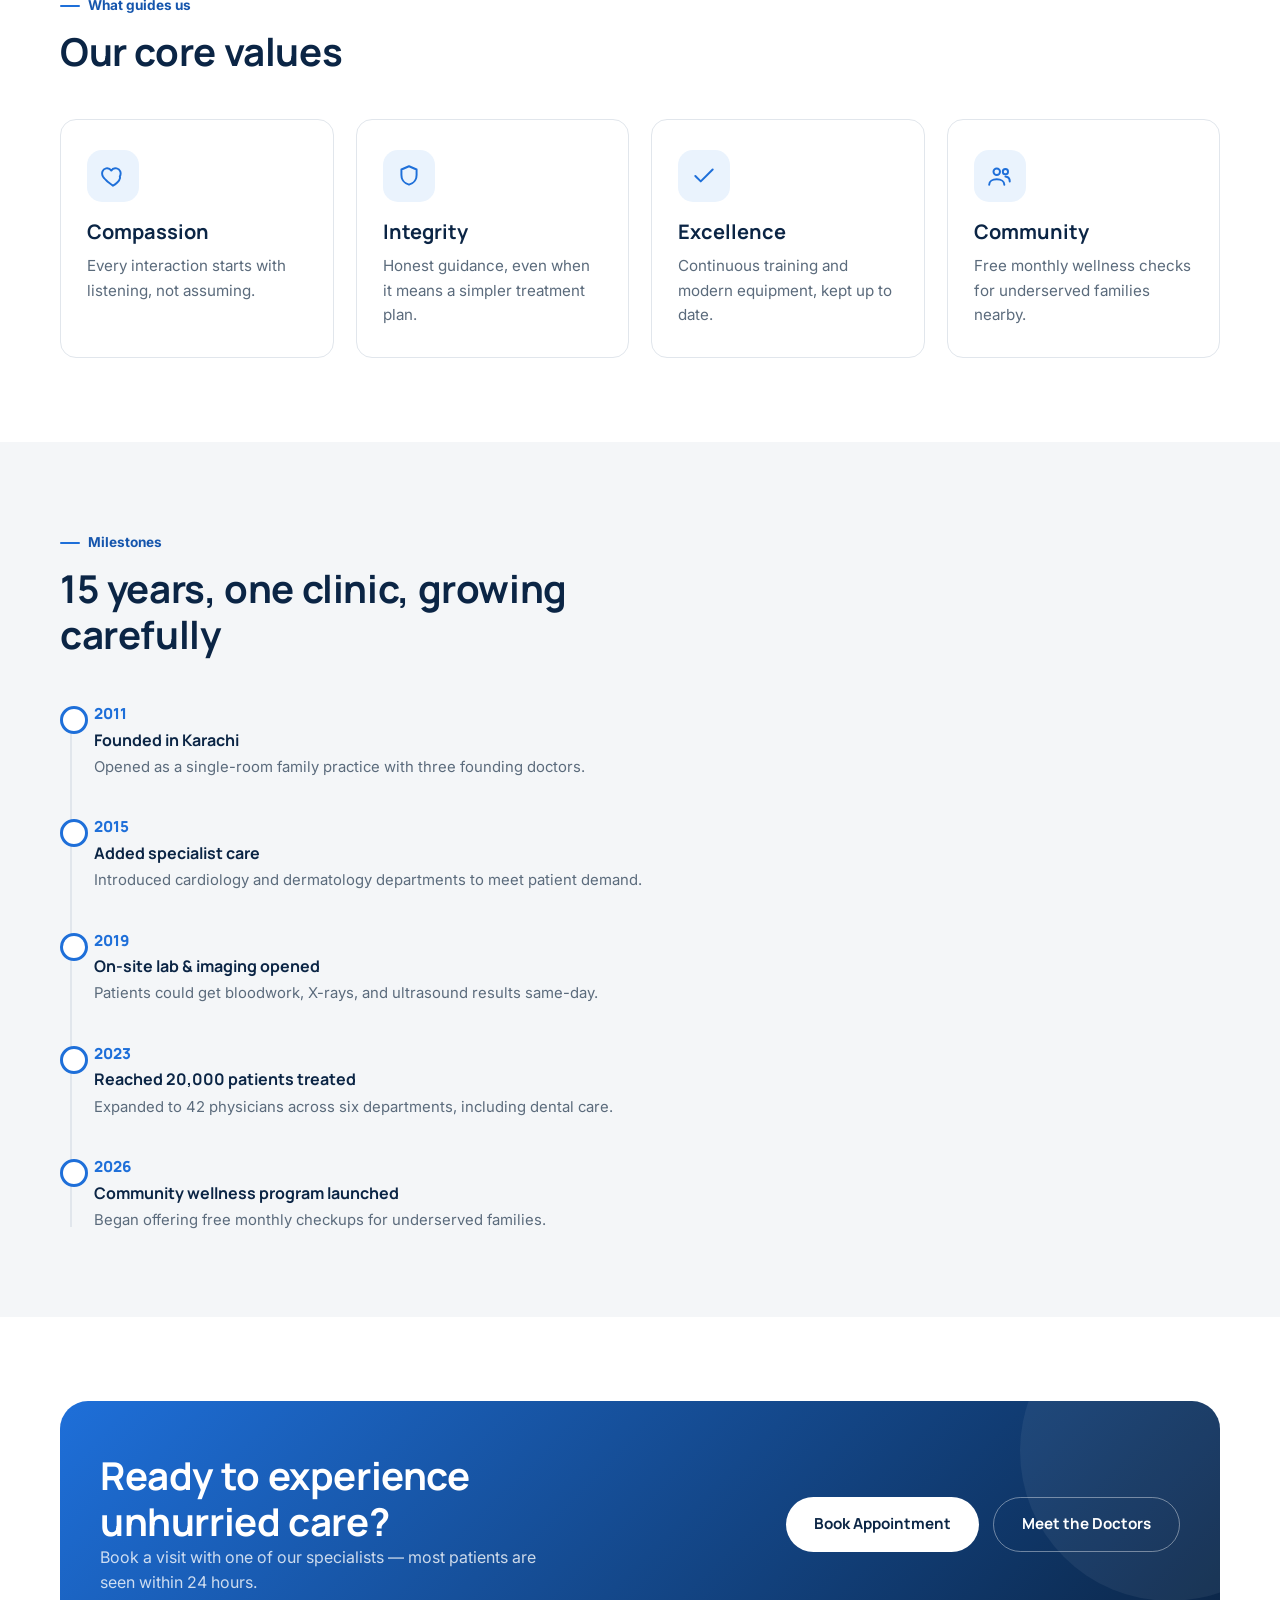
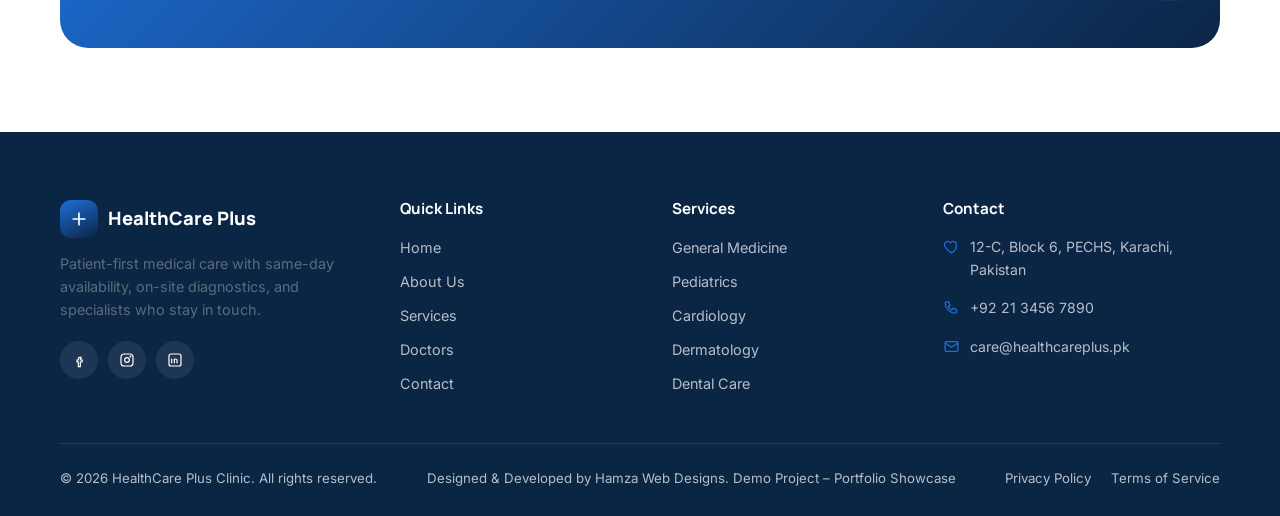
==== commit ccd36d6d: "Update about.html" ====
--- a/about.html
+++ b/about.html
@@ -205,7 +205,8 @@
       </div>
     </div>
     <div class="footer-bottom">
-      <span>© 2026 HealthCare Plus Clinic. All rights reserved. (Fictional clinic — demo content.)</span>
+      <span>© 2026 HealthCare Plus Clinic. All rights reserved.</span>
+      <span>Designed & Developed by Hamza Web Designs. Demo Project – Portfolio Showcase</span>
       <div class="footer-bottom-links"><a href="#">Privacy Policy</a><a href="#">Terms of Service</a></div>
     </div>
   </div>
--- a/css/style.css
+++ b/css/style.css
@@ -475,6 +475,29 @@
 
 .doctors-grid .doctor-card { flex: unset; }
 
+/* ---------- Equal Height Doctor Cards ---------- */
+
+.doctors-grid {
+  align-items: stretch;
+}
+
+.doctors-grid .doctor-card {
+  display: flex;
+  flex-direction: column;
+  height: 100%;
+}
+
+.doctors-grid .doctor-body {
+  display: flex;
+  flex-direction: column;
+  flex: 1;
+}
+
+.doctors-grid .doctor-body .btn-block {
+  margin-top: auto !important;
+}
+
+
 /* ---------- Why choose us ---------- */
 .why-grid { display: grid; grid-template-columns: 1fr; gap: 48px; align-items: center; }
 @media (min-width: 860px) { .why-grid { grid-template-columns: 0.95fr 1.05fr; } }
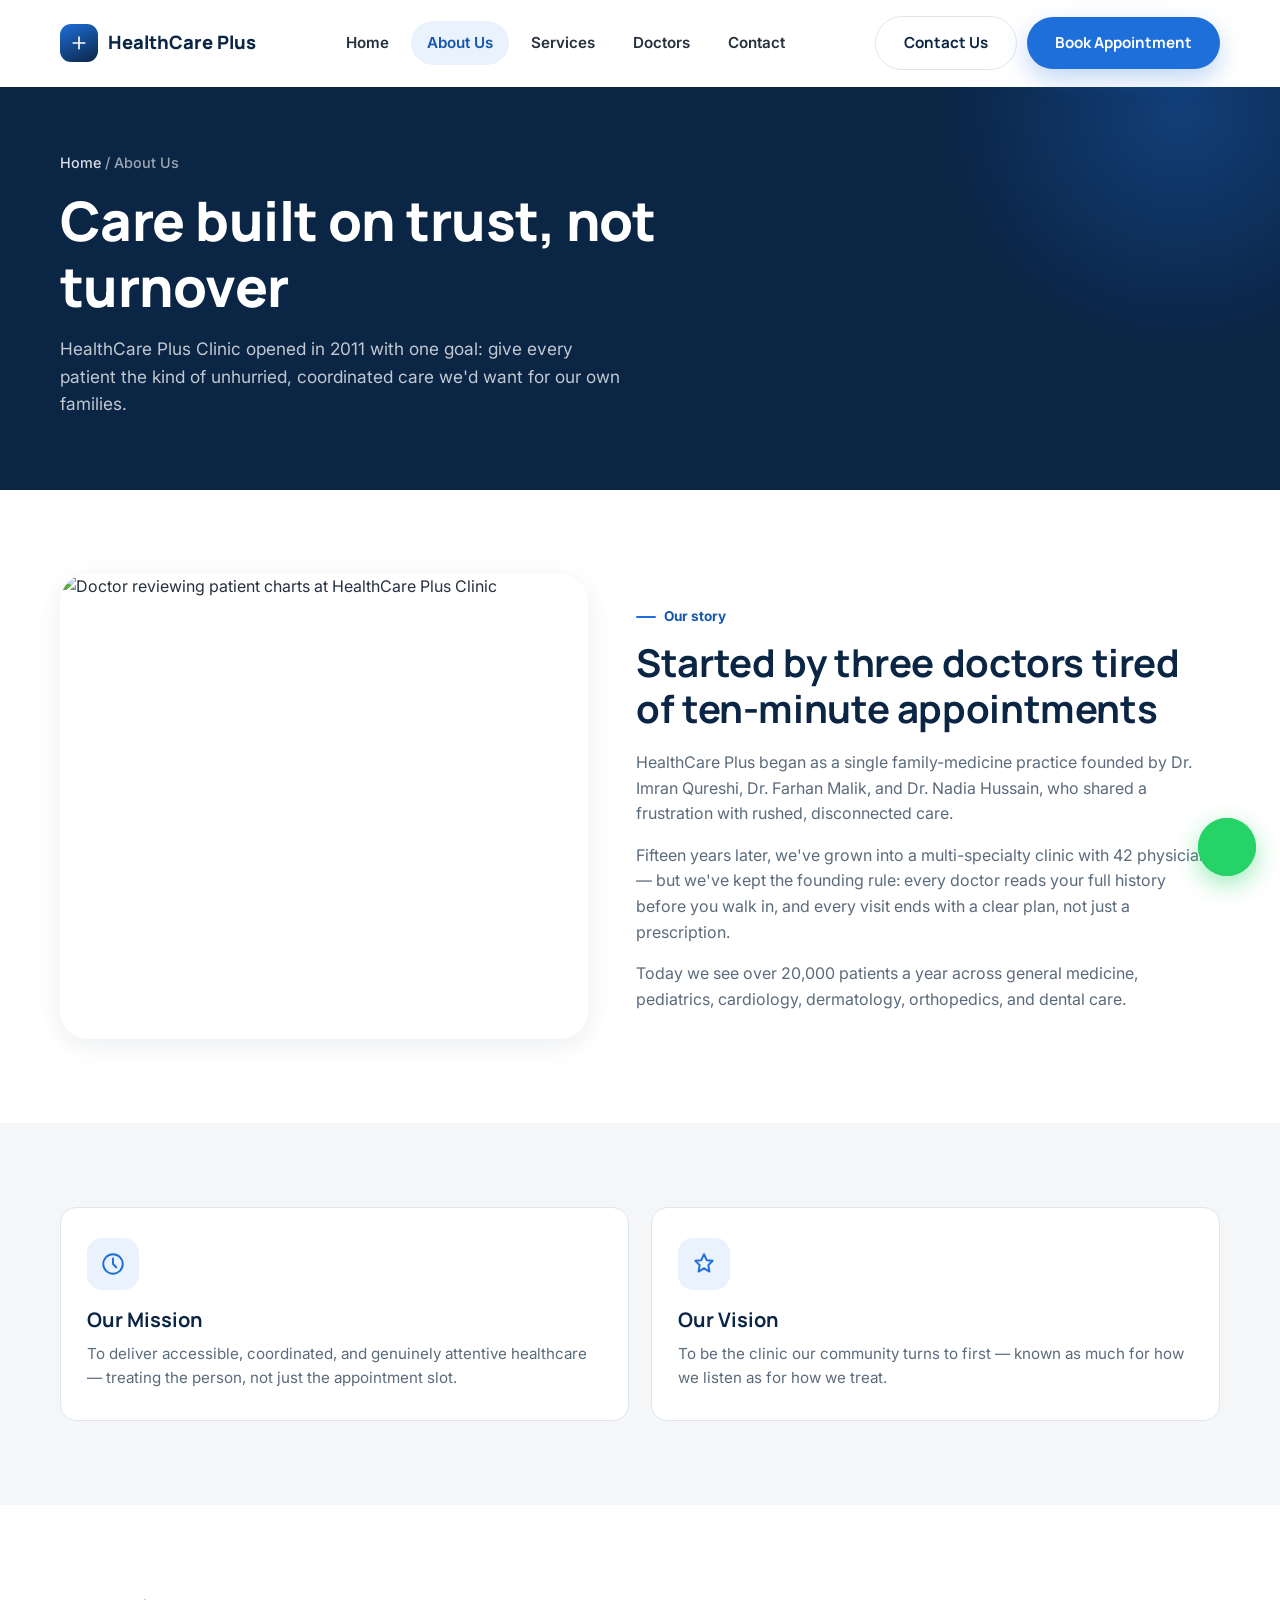
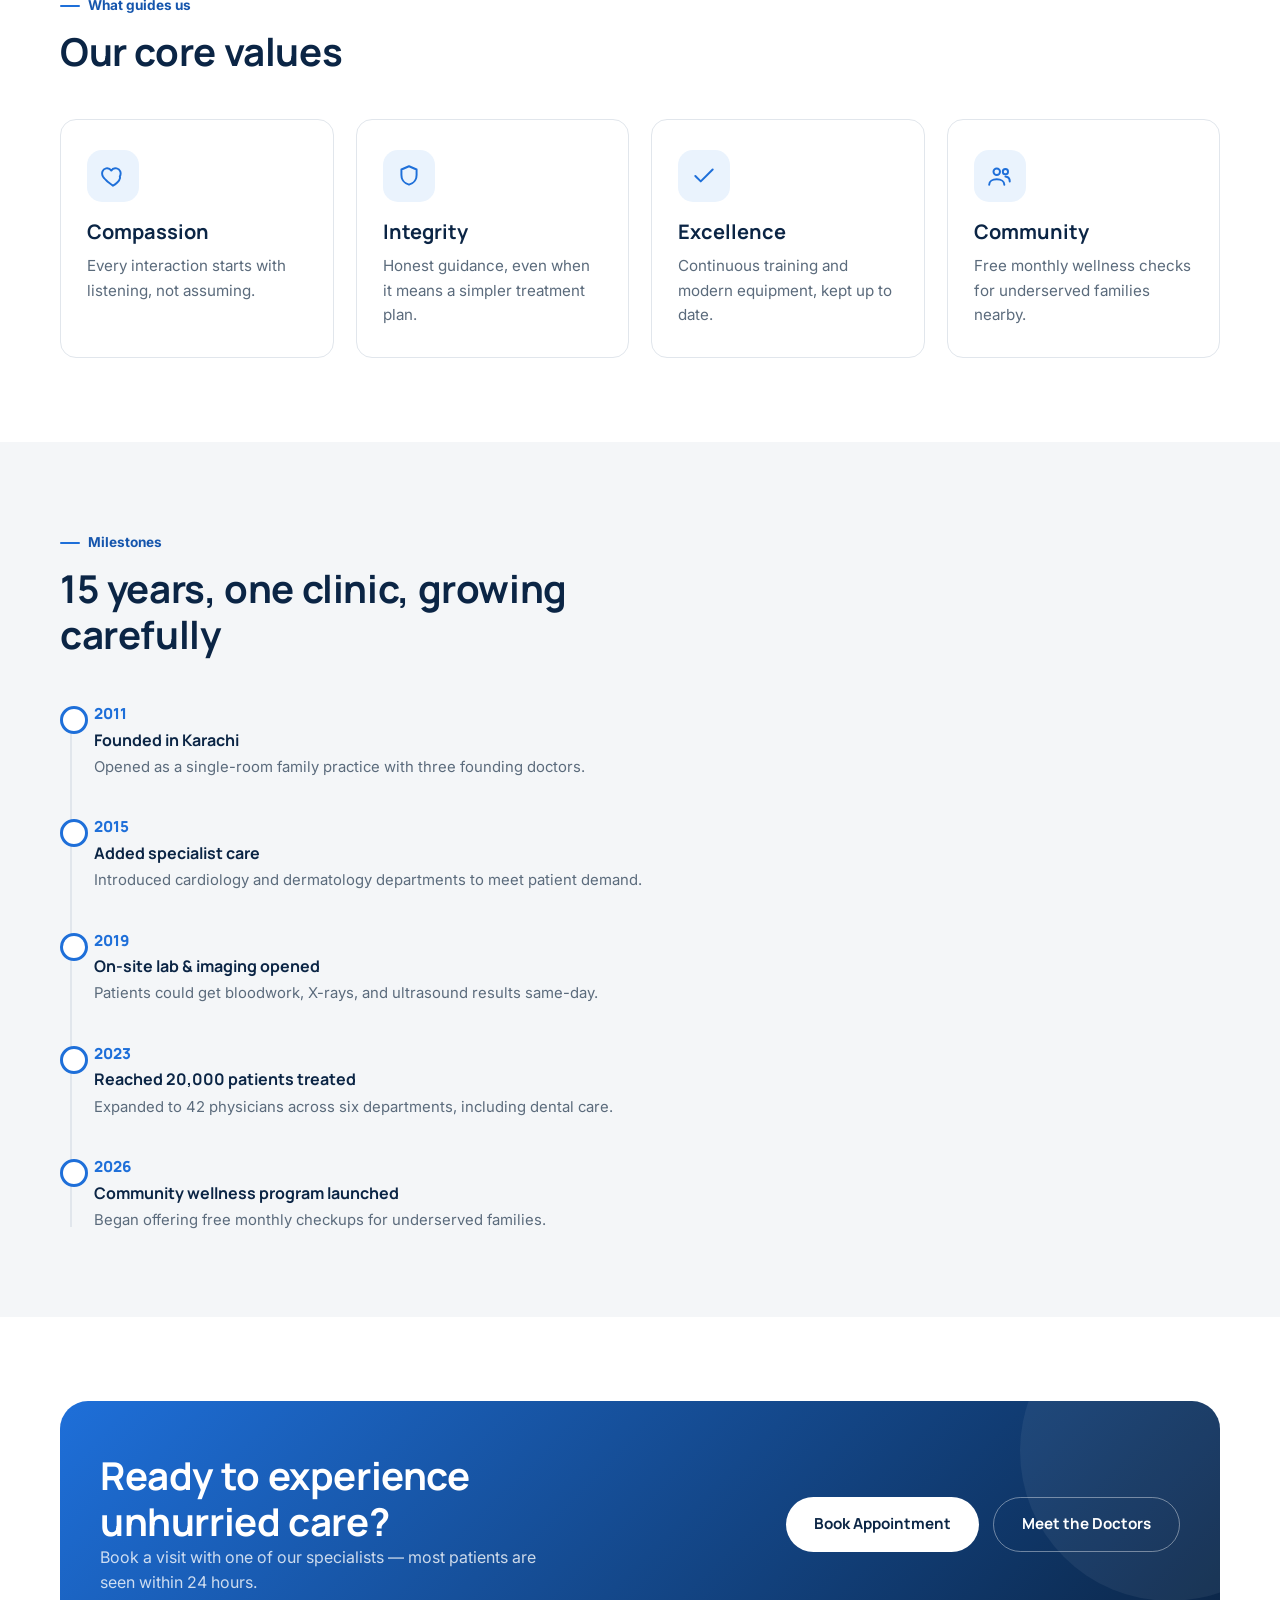
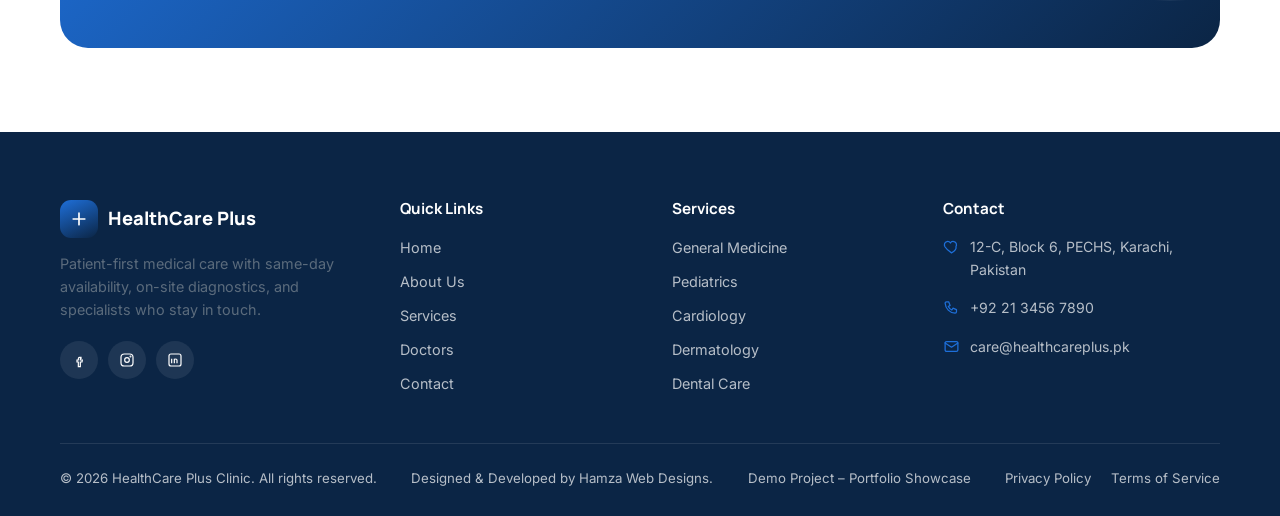
==== commit e09e3046: "Update about.html" ====
--- a/about.html
+++ b/about.html
@@ -206,7 +206,8 @@
     </div>
     <div class="footer-bottom">
       <span>© 2026 HealthCare Plus Clinic. All rights reserved.</span>
-      <span>Designed & Developed by Hamza Web Designs. Demo Project – Portfolio Showcase</span>
+      <span>Designed & Developed by Hamza Web Designs.</span>
+      <span>Demo Project – Portfolio Showcase</span>
       <div class="footer-bottom-links"><a href="#">Privacy Policy</a><a href="#">Terms of Service</a></div>
     </div>
   </div>
--- a/css/style.css
+++ b/css/style.css
@@ -378,6 +378,15 @@
   max-width: 190px;
 }
 
+.hero-float-card--top {
+  position: absolute;
+  top: 24px;
+  right: -18px;
+  bottom: auto;
+  left: auto;
+  max-width: 190px;
+}
+
 @media (min-width: 860px) {
   .hero-grid { grid-template-columns: 1.05fr 0.95fr; }
   .hero .lead { max-width: 460px; }
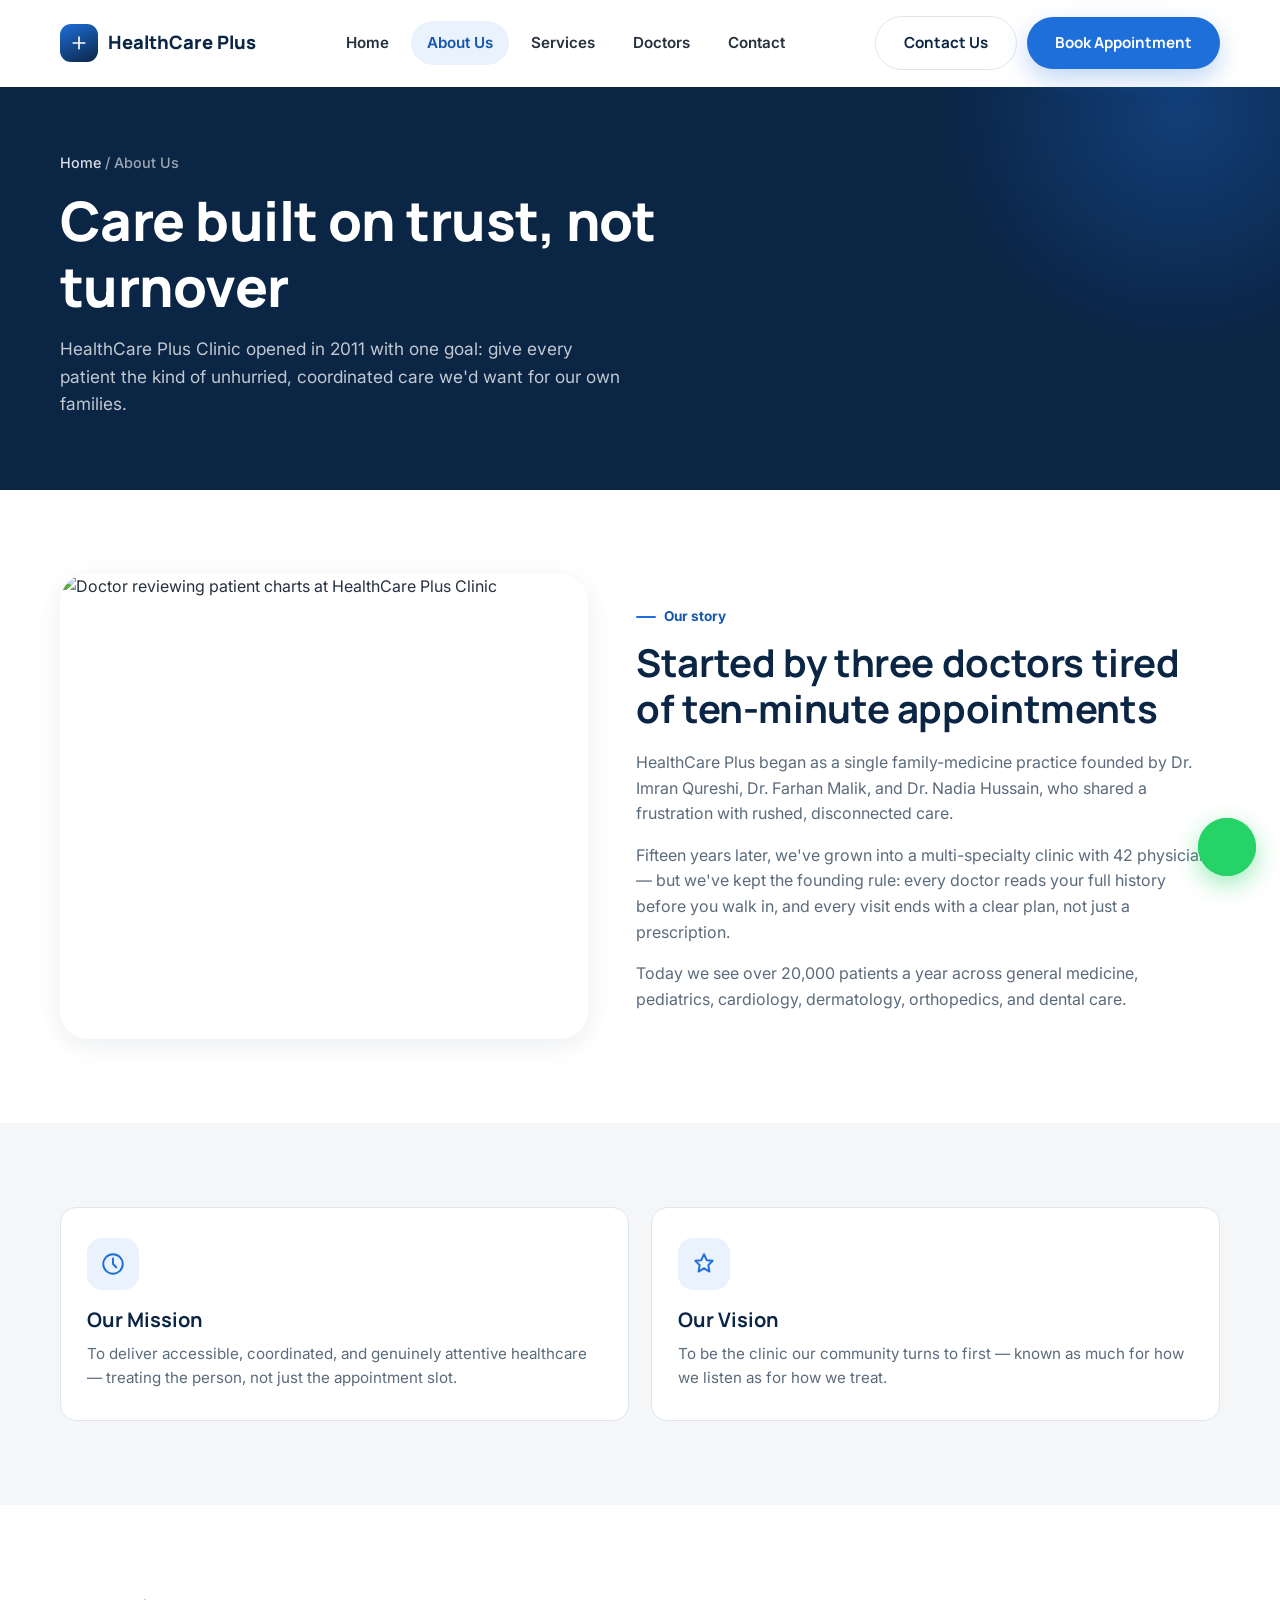
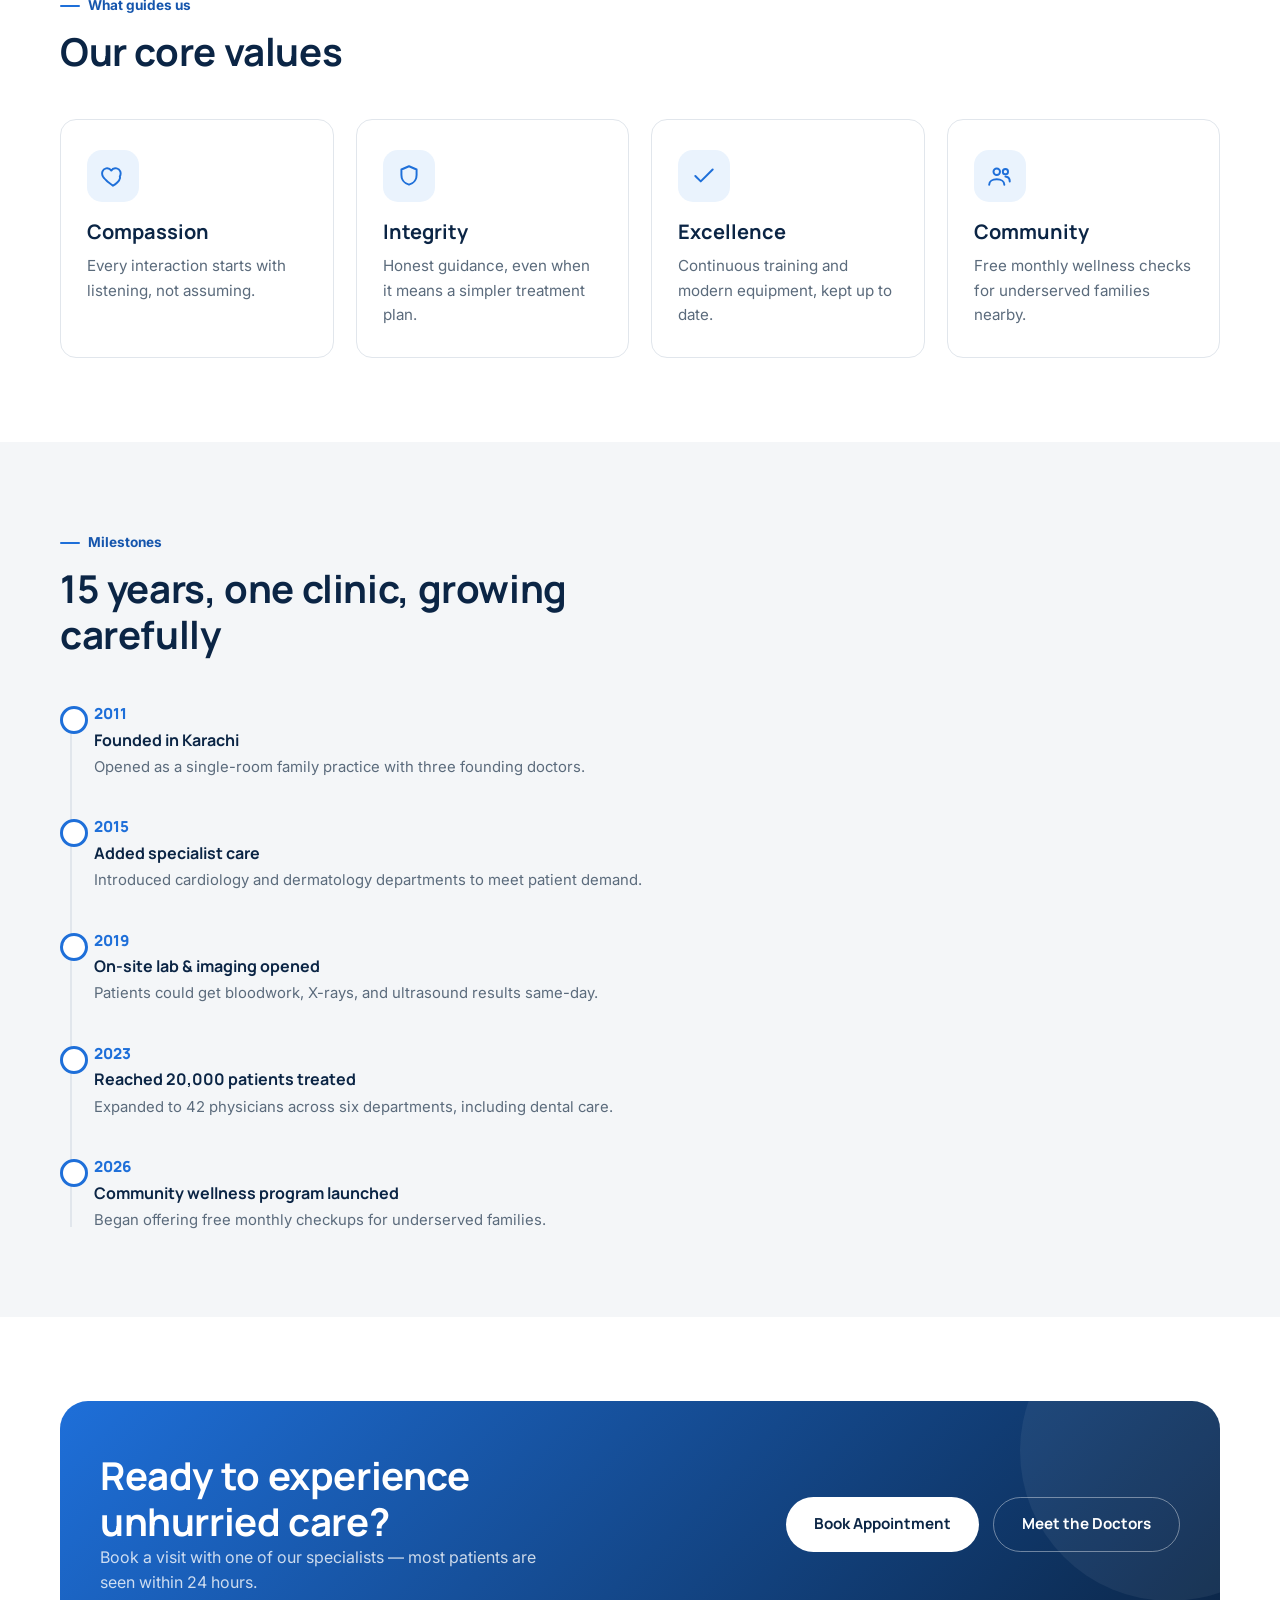
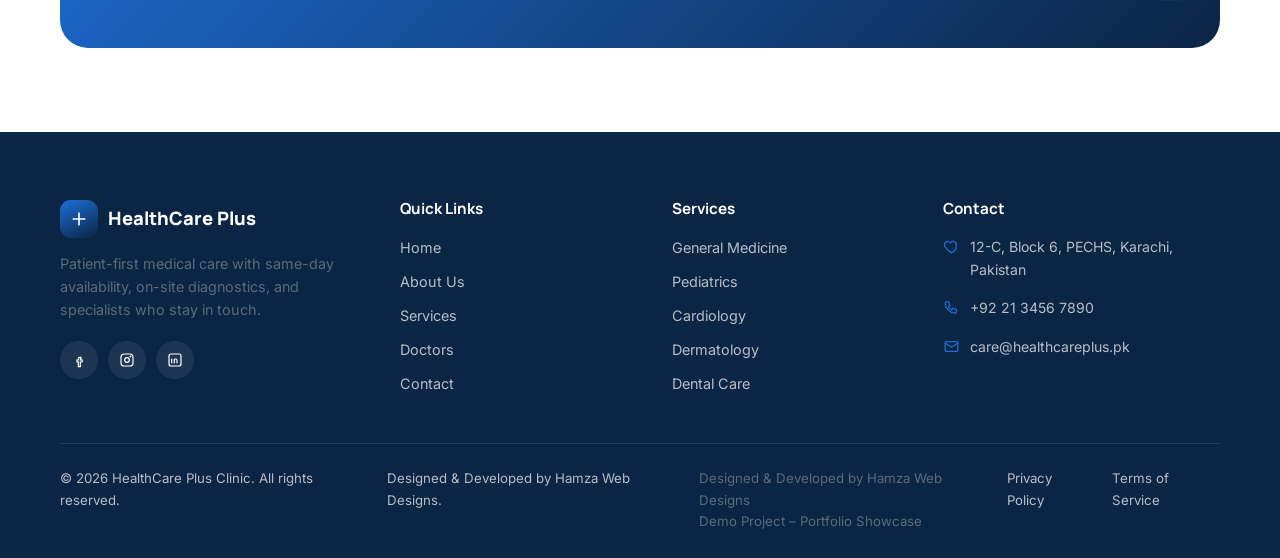
==== commit cfd0a813: "Revise footer content structure Updated footer to combine design credits and demo project info." ====
--- a/about.html
+++ b/about.html
@@ -207,7 +207,7 @@
     <div class="footer-bottom">
       <span>© 2026 HealthCare Plus Clinic. All rights reserved.</span>
       <span>Designed & Developed by Hamza Web Designs.</span>
-      <span>Demo Project – Portfolio Showcase</span>
+      <p class="footer-copy">Designed & Developed by Hamza Web Designs <br> Demo Project – Portfolio Showcase</p>
       <div class="footer-bottom-links"><a href="#">Privacy Policy</a><a href="#">Terms of Service</a></div>
     </div>
   </div>
--- a/css/style.css
+++ b/css/style.css
@@ -378,14 +378,16 @@
   max-width: 190px;
 }
 
-.hero-float-card--top {
-  position: absolute;
-  top: 24px;
-  right: -18px;
-  bottom: auto;
-  left: auto;
-  max-width: 190px;
-}
+/* ---------- Mobile Hero Floating Card Fix ---------- */
+@media (max-width: 859px) {
+  .hero-float-card--top {
+    top: 0;
+    right: -6px;
+    transform: scale(0.82);
+    transform-origin: top right;
+  }
+}
+
 
 @media (min-width: 860px) {
   .hero-grid { grid-template-columns: 1.05fr 0.95fr; }
@@ -483,29 +485,6 @@
 .doctor-meta svg { width: 15px; height: 15px; color: var(--blue); flex-shrink: 0; }
 
 .doctors-grid .doctor-card { flex: unset; }
-
-/* ---------- Equal Height Doctor Cards ---------- */
-
-.doctors-grid {
-  align-items: stretch;
-}
-
-.doctors-grid .doctor-card {
-  display: flex;
-  flex-direction: column;
-  height: 100%;
-}
-
-.doctors-grid .doctor-body {
-  display: flex;
-  flex-direction: column;
-  flex: 1;
-}
-
-.doctors-grid .doctor-body .btn-block {
-  margin-top: auto !important;
-}
-
 
 /* ---------- Why choose us ---------- */
 .why-grid { display: grid; grid-template-columns: 1fr; gap: 48px; align-items: center; }
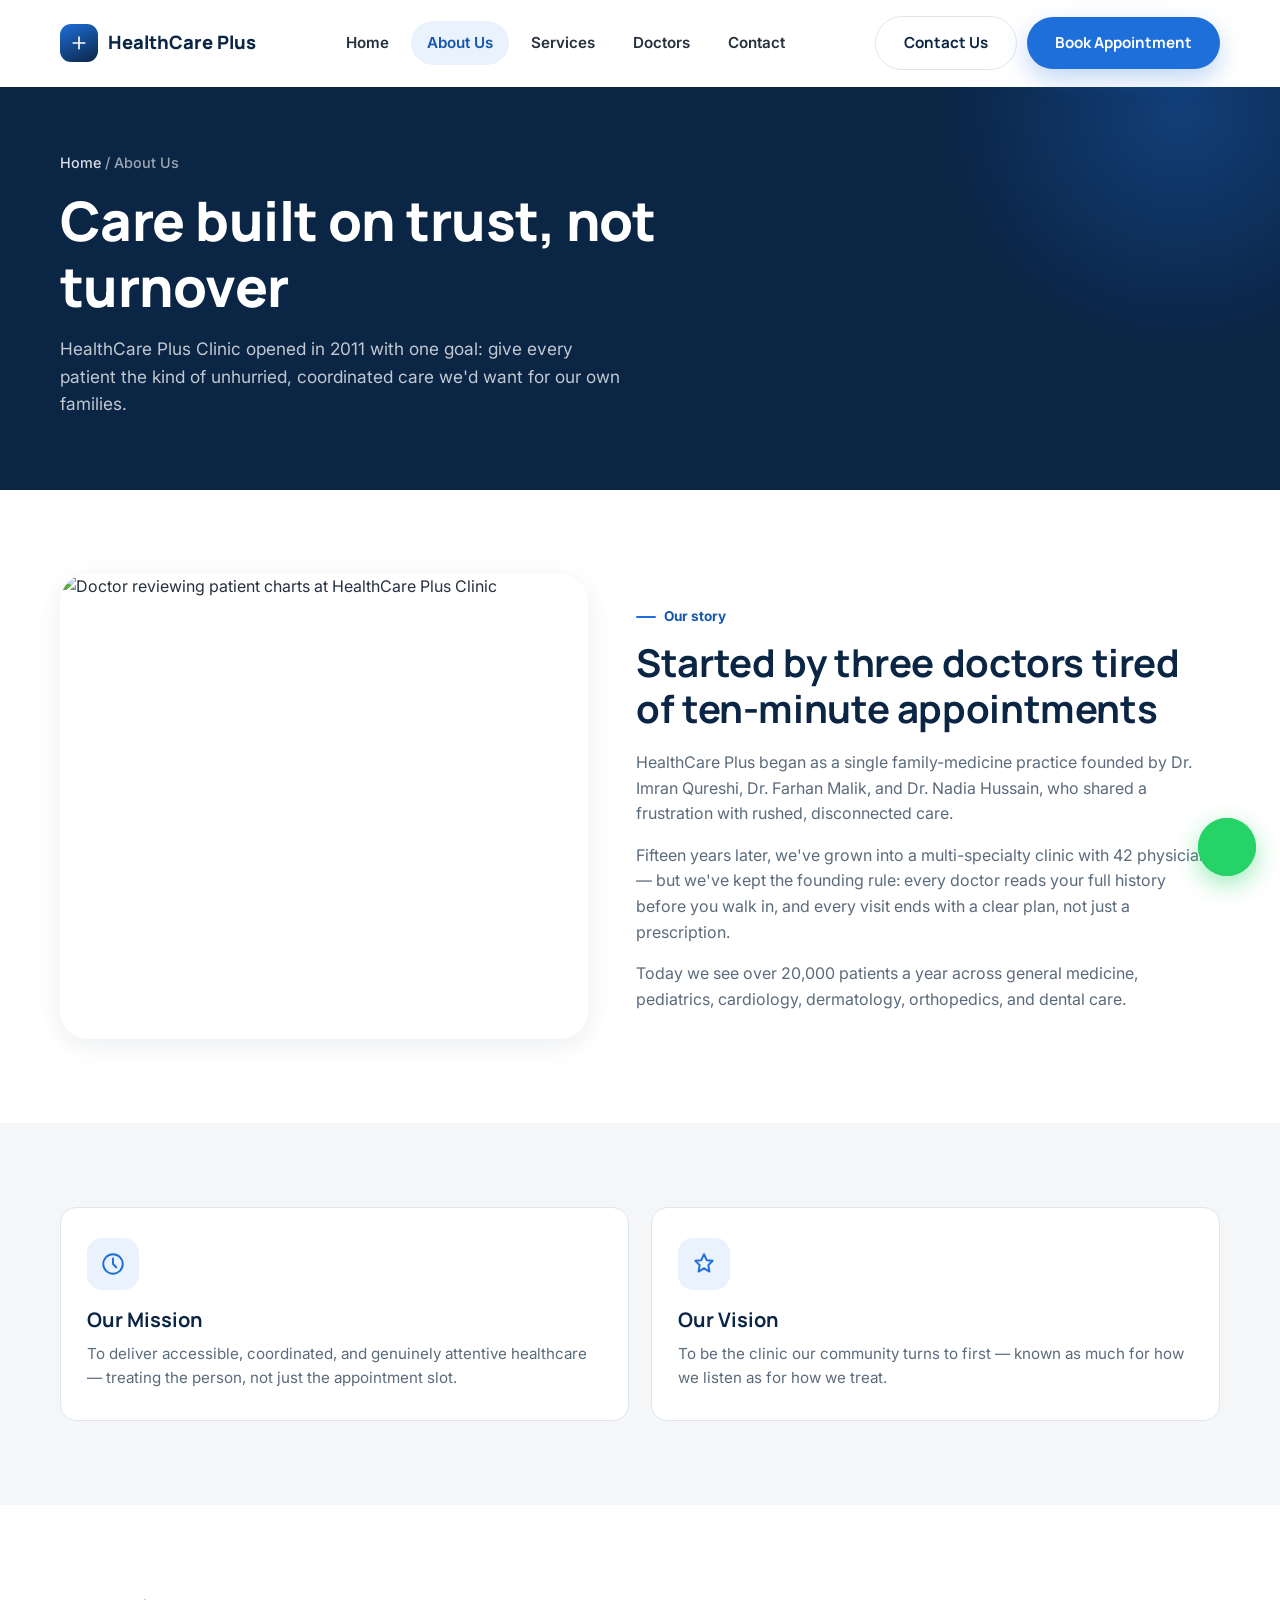
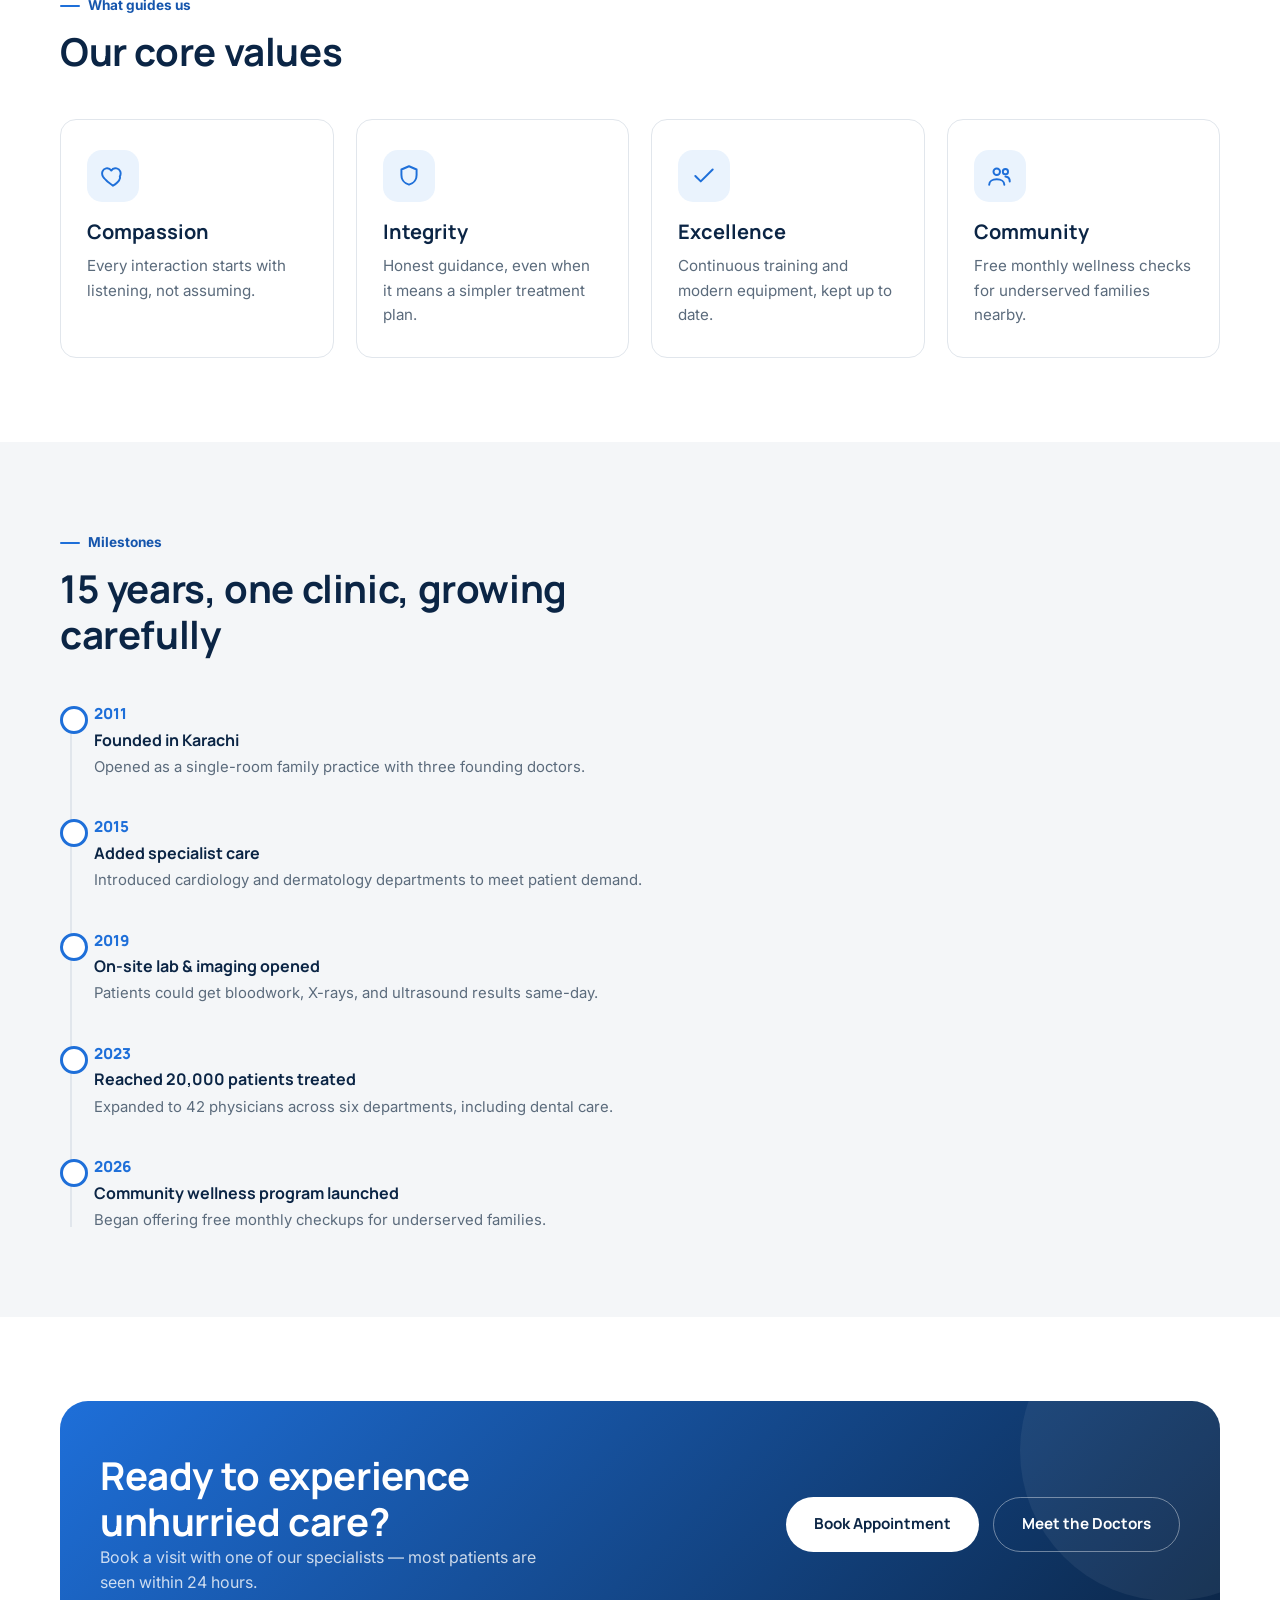
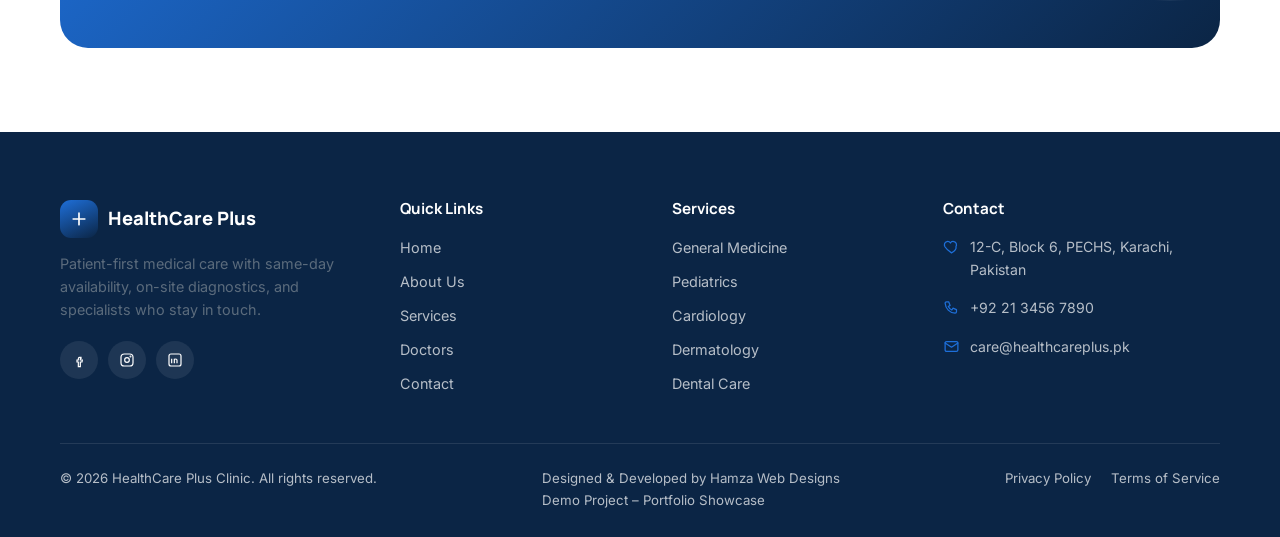
==== commit 320a7191: "Update about.html" ====
--- a/about.html
+++ b/about.html
@@ -206,8 +206,7 @@
     </div>
     <div class="footer-bottom">
       <span>© 2026 HealthCare Plus Clinic. All rights reserved.</span>
-      <span>Designed & Developed by Hamza Web Designs.</span>
-      <p class="footer-copy">Designed & Developed by Hamza Web Designs <br> Demo Project – Portfolio Showcase</p>
+      <span>Designed & Developed by Hamza Web Designs <br> Demo Project – Portfolio Showcase</span>
       <div class="footer-bottom-links"><a href="#">Privacy Policy</a><a href="#">Terms of Service</a></div>
     </div>
   </div>
